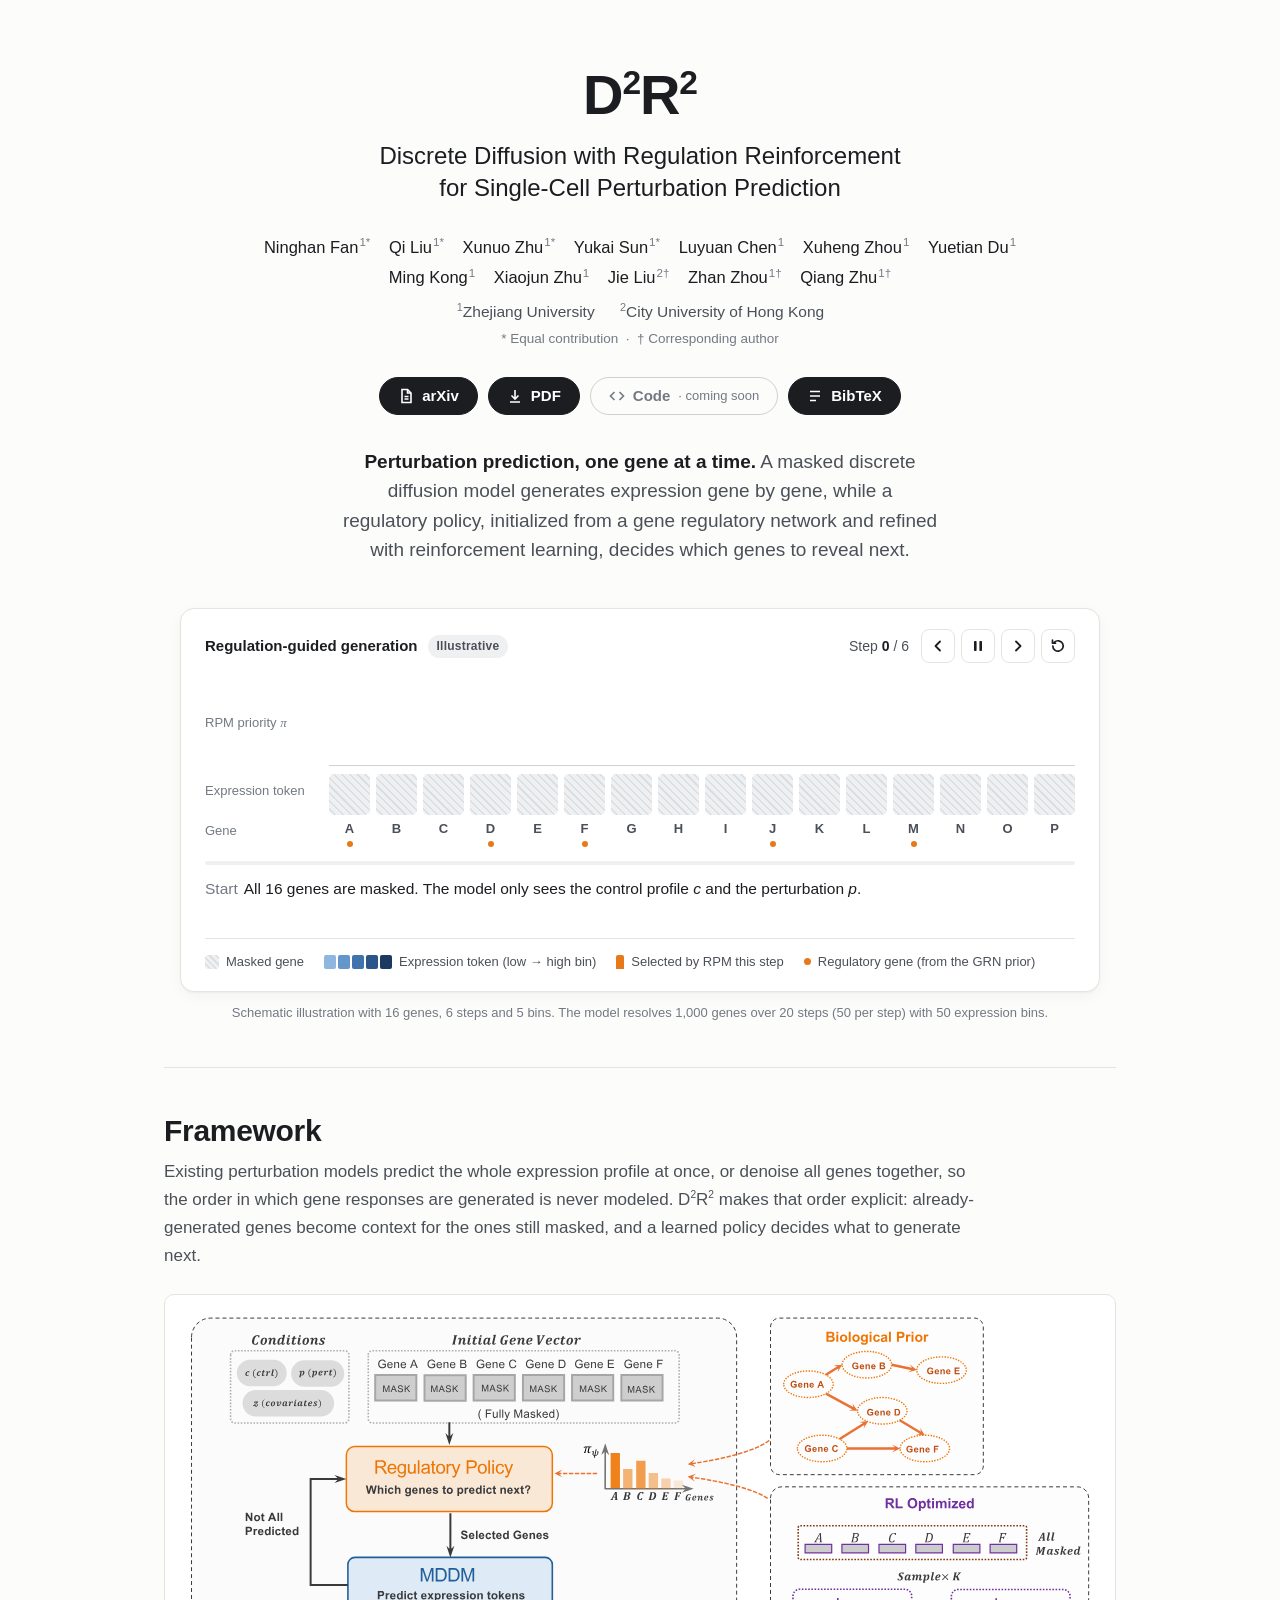
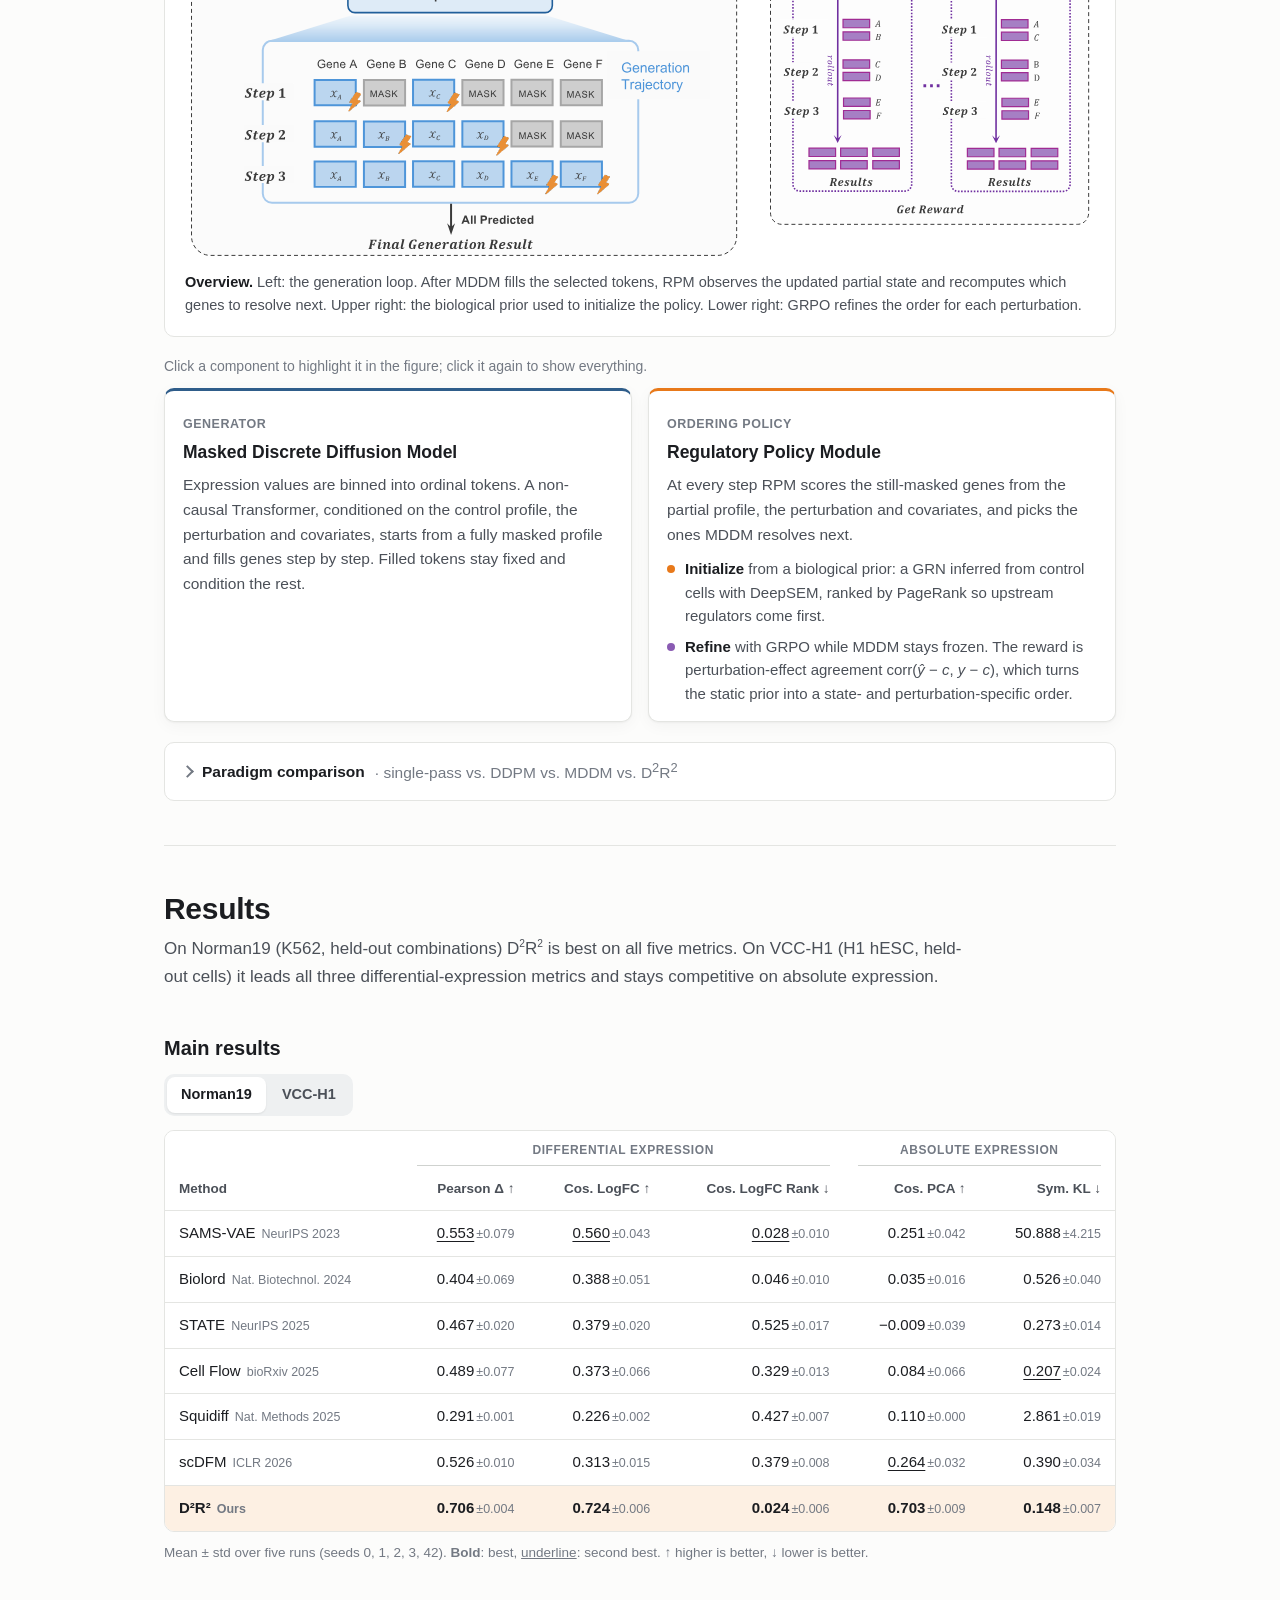
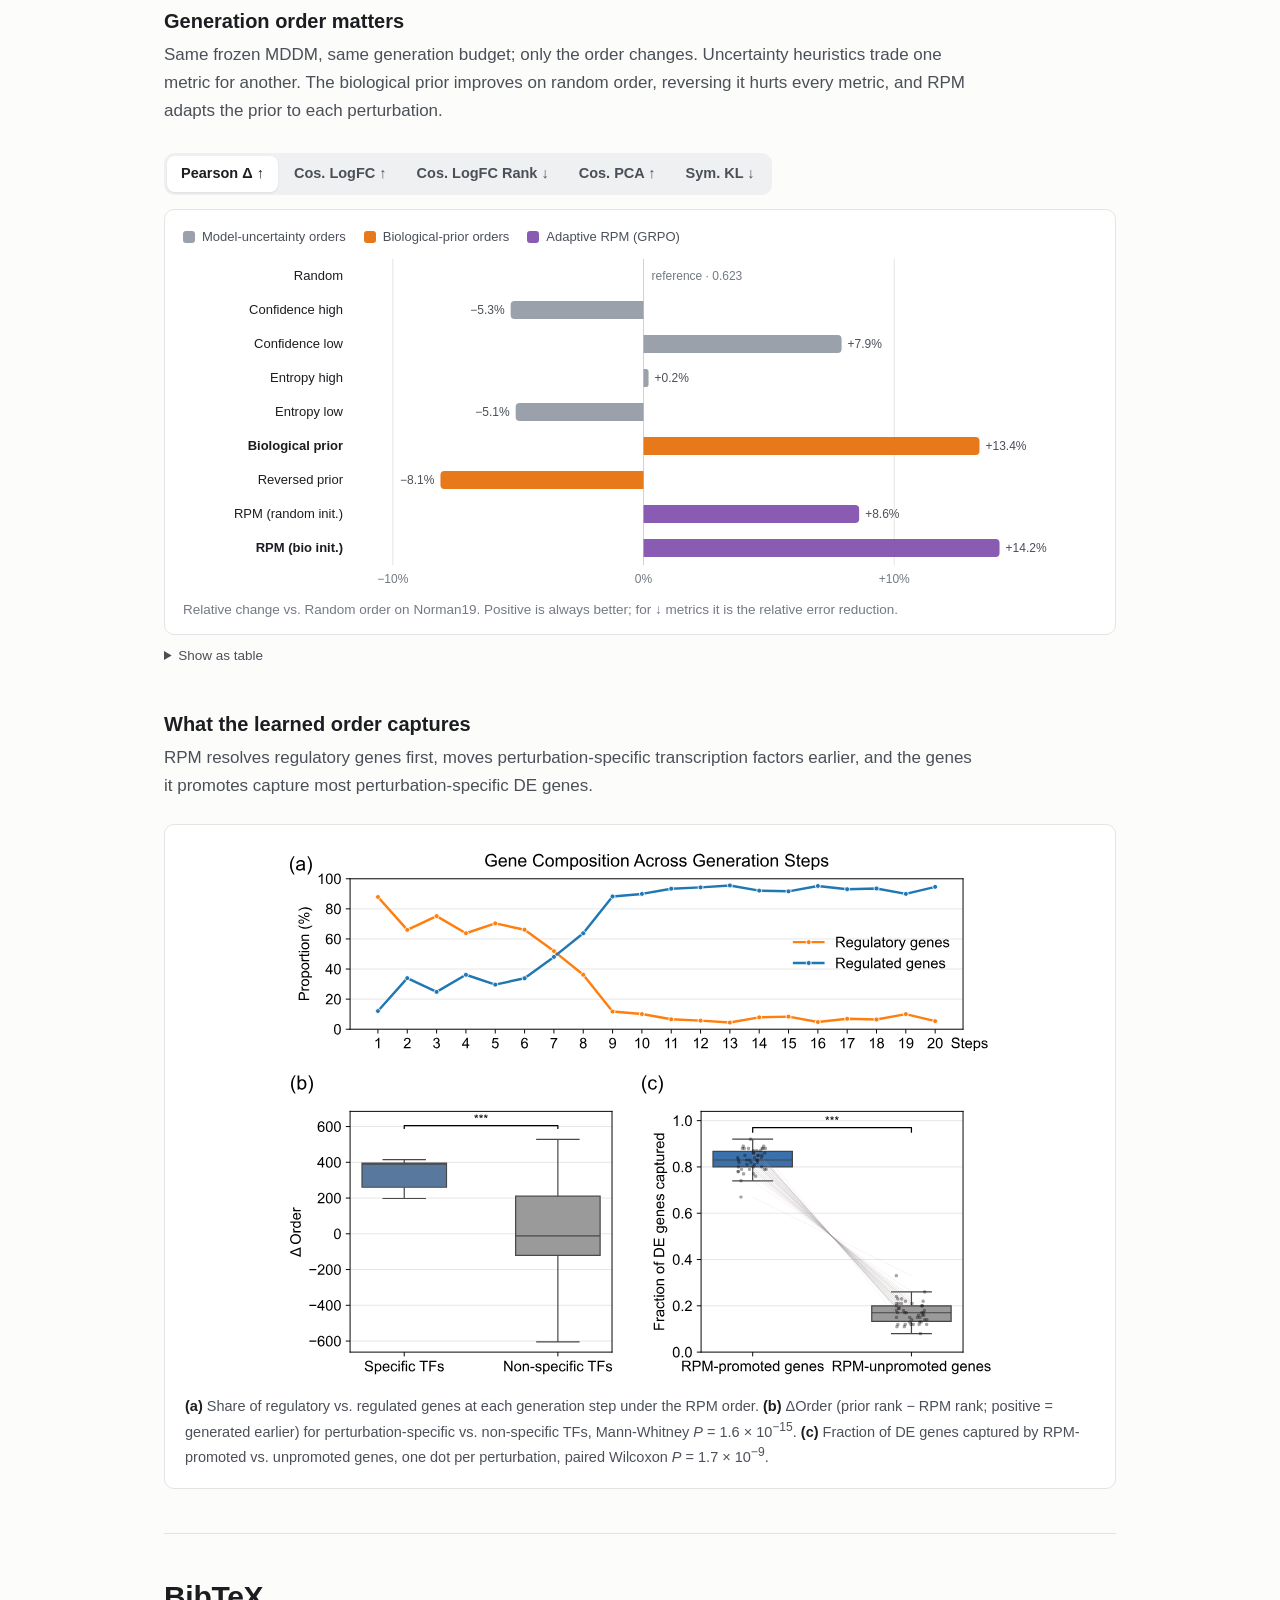
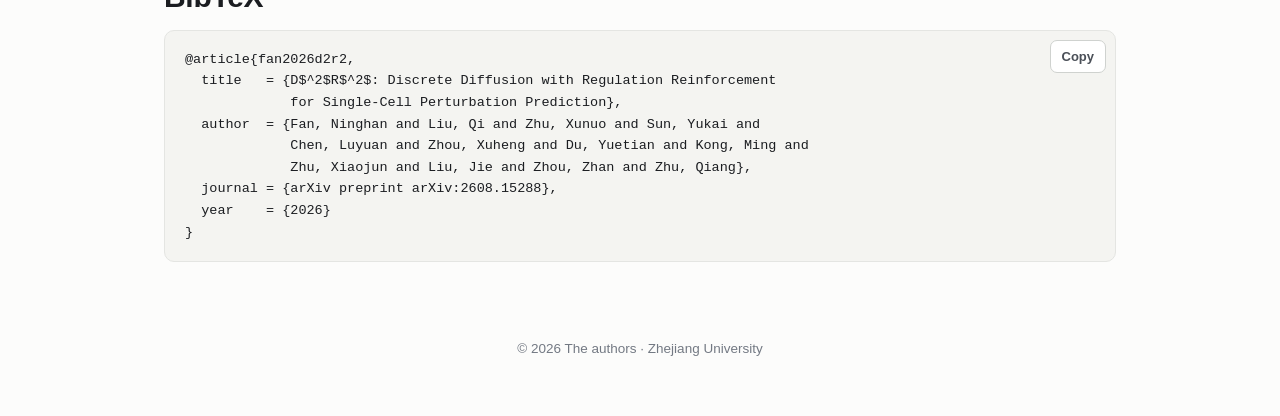
==== D2R2/index.html @ 3d498aad "Add D2R2 project page Co-Authored-By: Claude Opus 5.5 <noreply@anthropic.com>" ====
<!doctype html>
<html lang="en">
<head>
  <meta charset="utf-8">
  <meta name="viewport" content="width=device-width, initial-scale=1">
  <title>D2R2 · Regulation-guided perturbation prediction</title>
  <meta name="description" content="D2R2: Discrete Diffusion with Regulation Reinforcement for Single-Cell Perturbation Prediction. Gene-wise progressive generation with a regulation-guided, RL-refined generation order.">
  <meta property="og:title" content="D²R²: Discrete Diffusion with Regulation Reinforcement for Single-Cell Perturbation Prediction">
  <meta property="og:description" content="A masked discrete diffusion model generates expression gene by gene, while a regulatory policy decides which genes to reveal next.">
  <meta property="og:type" content="website">
  <meta property="og:image" content="https://impacreat.github.io/D2R2/assets/img/framework.webp">
  <link rel="icon" href="data:image/svg+xml,%3Csvg xmlns='http://www.w3.org/2000/svg' viewBox='0 0 32 32'%3E%3Crect width='32' height='32' rx='7' fill='%231b1d21'/%3E%3Crect x='6' y='18' width='5' height='8' rx='1.5' fill='%236496cb'/%3E%3Crect x='13.5' y='12' width='5' height='14' rx='1.5' fill='%23e8791a'/%3E%3Crect x='21' y='7' width='5' height='19' rx='1.5' fill='%238a5bb3'/%3E%3C/svg%3E">
  <link rel="stylesheet" href="assets/css/style.css">
</head>
<body>

<header class="hero wrap">
  <h1><span class="d2r2">D<sup>2</sup>R<sup>2</sup></span></h1>
  <p class="subtitle">Discrete Diffusion with Regulation Reinforcement for <span class="nw">Single-Cell</span> Perturbation Prediction</p>

  <p class="authors">
    <span>Ninghan Fan<sup>1*</sup></span>
    <span>Qi Liu<sup>1*</sup></span>
    <span>Xunuo Zhu<sup>1*</sup></span>
    <span>Yukai Sun<sup>1*</sup></span>
    <span>Luyuan Chen<sup>1</sup></span>
    <span>Xuheng Zhou<sup>1</sup></span>
    <span>Yuetian Du<sup>1</sup></span>
    <span>Ming Kong<sup>1</sup></span>
    <span>Xiaojun Zhu<sup>1</sup></span>
    <span>Jie Liu<sup>2†</sup></span>
    <span>Zhan Zhou<sup>1†</sup></span>
    <span>Qiang Zhu<sup>1†</sup></span>
  </p>
  <p class="affils">
    <span><sup>1</sup>Zhejiang University</span>
    <span><sup>2</sup>City University of Hong Kong</span>
  </p>
  <p class="notes">* Equal contribution &nbsp;·&nbsp; † Corresponding author</p>

  <nav class="links" aria-label="Paper links">
    <a class="btn" href="https://arxiv.org/abs/2608.15288">
      <svg viewBox="0 0 16 16" fill="none" stroke="currentColor" stroke-width="1.6" aria-hidden="true"><path d="M4 1.5h5.5L13 5v9.5H4z"/><path d="M9.5 1.5V5H13M6.5 8.5h4M6.5 11h4"/></svg>
      arXiv
    </a>
    <a class="btn" href="https://arxiv.org/pdf/2608.15288">
      <svg viewBox="0 0 16 16" fill="none" stroke="currentColor" stroke-width="1.6" aria-hidden="true"><path d="M8 2v8.5M4.5 7.5 8 11l3.5-3.5M3 14h10"/></svg>
      PDF
    </a>
    <span class="btn is-disabled" aria-disabled="true" title="Code will be released soon">
      <svg viewBox="0 0 16 16" fill="none" stroke="currentColor" stroke-width="1.6" aria-hidden="true"><path d="M5.5 4 1.5 8l4 4M10.5 4l4 4-4 4"/></svg>
      Code <span class="soon">· coming soon</span>
    </span>
    <a class="btn" href="#bibtex">
      <svg viewBox="0 0 16 16" fill="none" stroke="currentColor" stroke-width="1.6" aria-hidden="true"><path d="M3 3.5h10M3 8h10M3 12.5h6"/></svg>
      BibTeX
    </a>
  </nav>

  <p class="tldr">
    <strong>Perturbation prediction, one gene at a time.</strong>
    A masked discrete diffusion model generates expression gene by gene, while a regulatory policy, initialized from a gene regulatory network and refined with reinforcement learning, decides which genes to reveal next.
  </p>
</header>

<!-- ============ Inference demo ============ -->
<section id="inference" class="wrap" aria-label="Inference animation">
  <div class="demo" id="demo" data-src="assets/data/demo_trajectory.json">
    <div class="demo-head">
      <div class="demo-title">
        <b>Regulation-guided generation</b>
        <span class="chip" id="demo-chip">Illustrative</span>
      </div>
      <div class="demo-ctrl">
        <span class="demo-step" id="demo-step">Step <b>0</b> / 0</span>
        <button class="icon-btn" id="demo-prev" type="button" aria-label="Previous step">
          <svg viewBox="0 0 16 16" fill="none" stroke="currentColor" stroke-width="1.8" stroke-linecap="round" stroke-linejoin="round"><path d="M10 3.5 5.5 8l4.5 4.5"/></svg>
        </button>
        <button class="icon-btn" id="demo-play" type="button" aria-label="Pause">
          <svg viewBox="0 0 16 16" fill="currentColor" class="i-pause"><rect x="4" y="3" width="2.6" height="10" rx="0.8"/><rect x="9.4" y="3" width="2.6" height="10" rx="0.8"/></svg>
          <svg viewBox="0 0 16 16" fill="currentColor" class="i-play" hidden><path d="M5 3.2v9.6a.6.6 0 0 0 .9.5l7.6-4.8a.6.6 0 0 0 0-1L5.9 2.7a.6.6 0 0 0-.9.5z"/></svg>
        </button>
        <button class="icon-btn" id="demo-next" type="button" aria-label="Next step">
          <svg viewBox="0 0 16 16" fill="none" stroke="currentColor" stroke-width="1.8" stroke-linecap="round" stroke-linejoin="round"><path d="M6 3.5 10.5 8 6 12.5"/></svg>
        </button>
        <button class="icon-btn" id="demo-restart" type="button" aria-label="Restart">
          <svg viewBox="0 0 16 16" fill="none" stroke="currentColor" stroke-width="1.7" stroke-linecap="round" stroke-linejoin="round"><path d="M2.8 8a5.2 5.2 0 1 0 1.6-3.8"/><path d="M2.5 2.2v3h3"/></svg>
        </button>
      </div>
    </div>

    <div class="demo-grid" id="demo-grid" role="img" aria-label="Animation of gene-wise generation: at each step the regulatory policy scores masked genes, selects the top ones, and the diffusion model fills their expression tokens."></div>

    <div class="demo-progress" aria-hidden="true"><div id="demo-progress"></div></div>
    <p class="demo-caption" id="demo-caption" aria-live="polite"></p>

    <div class="demo-legend">
      <span class="item"><span class="sw mask"></span>Masked gene</span>
      <span class="item"><span class="ramp"><span class="sw" style="background:var(--bin-0)"></span><span class="sw" style="background:var(--bin-1)"></span><span class="sw" style="background:var(--bin-2)"></span><span class="sw" style="background:var(--bin-3)"></span><span class="sw" style="background:var(--bin-4)"></span></span>Expression token (low → high bin)</span>
      <span class="item"><span class="sw bar"></span>Selected by RPM this step</span>
      <span class="item"><span class="sw dot"></span>Regulatory gene (from the GRN prior)</span>
    </div>
  </div>
  <p class="demo-note" id="demo-note">Schematic illustration with 16 genes, 6 steps and 5 bins. The model resolves 1,000 genes over 20 steps (50 per step) with 50 expression bins.</p>
</section>

<div class="wrap"><hr class="section-rule"></div>

<!-- ============ Framework ============ -->
<section id="framework" class="wrap">
  <h2>Framework</h2>
  <p class="lead">
    Existing perturbation models predict the whole expression profile at once, or denoise all genes together, so the order in which gene responses are generated is never modeled.
    <span class="d2r2">D<sup>2</sup>R<sup>2</sup></span> makes that order explicit: already-generated genes become context for the ones still masked, and a learned policy decides what to generate next.
  </p>

  <figure class="figure">
    <div class="fw-svg" id="fw-svg" data-src="assets/img/framework.svg">
      <img src="assets/img/framework.svg" width="391" height="234" alt="D2R2 framework: the regulatory policy selects genes, MDDM predicts their expression tokens, and the loop repeats until all genes are predicted. The policy is initialized from a biological prior and optimized with GRPO.">
    </div>
    <figcaption><b>Overview.</b> Left: the generation loop. After MDDM fills the selected tokens, RPM observes the updated partial state and recomputes which genes to resolve next. Upper right: the biological prior used to initialize the policy. Lower right: GRPO refines the order for each perturbation.</figcaption>
  </figure>

  <p class="fw-hint">Click a component to highlight it in the figure; click it again to show everything.</p>
  <div class="pillars two">
    <article class="pillar mddm" role="button" tabindex="0" aria-pressed="false" aria-controls="fw-svg" data-focus="gen">
      <span class="tag">Generator</span>
      <h4>Masked Discrete Diffusion Model</h4>
      <p>Expression values are binned into ordinal tokens. A non-causal Transformer, conditioned on the control profile, the perturbation and covariates, starts from a fully masked profile and fills genes step by step. Filled tokens stay fixed and condition the rest.</p>
    </article>
    <article class="pillar rpm" role="button" tabindex="0" aria-pressed="false" aria-controls="fw-svg" data-focus="rpm">
      <span class="tag">Ordering policy</span>
      <h4>Regulatory Policy Module</h4>
      <p>At every step RPM scores the still-masked genes from the partial profile, the perturbation and covariates, and picks the ones MDDM resolves next.</p>
      <ul class="stages">
        <li><span class="dot prior"></span><span><b>Initialize</b> from a biological prior: a GRN inferred from control cells with DeepSEM, ranked by PageRank so upstream regulators come first.</span></li>
        <li><span class="dot grpo"></span><span><b>Refine</b> with GRPO while MDDM stays frozen. The reward is perturbation-effect agreement corr(<i>ŷ</i> − <i>c</i>, <i>y</i> − <i>c</i>), which turns the static prior into a state- and perturbation-specific order.</span></li>
      </ul>
    </article>
  </div>

  <details class="more">
    <summary>Paradigm comparison <span class="hint">· single-pass vs. DDPM vs. MDDM vs. D<sup>2</sup>R<sup>2</sup></span></summary>
    <div class="more-body">
      <figure class="figure">
        <img src="assets/img/paradigm.svg" width="516" height="693" alt="Comparison of single-pass prediction, DDPM global denoising, MDDM random unmasking, and D2R2 regulation-guided unmasking." loading="lazy" class="narrow">
        <figcaption><b>Paradigm comparison.</b> Single-pass prediction outputs the whole profile at once; DDPM denoises all genes together. MDDM generates gene by gene but in random order, and <span class="d2r2">D<sup>2</sup>R<sup>2</sup></span> guides the order with regulatory structure.</figcaption>
      </figure>
    </div>
  </details>
</section>

<div class="wrap"><hr class="section-rule"></div>

<!-- ============ Results ============ -->
<section id="results" class="wrap">
  <h2>Results</h2>
  <p class="lead">
    On Norman19 (K562, held-out combinations) <span class="d2r2">D<sup>2</sup>R<sup>2</sup></span> is best on all five metrics. On VCC-H1 (H1 hESC, held-out cells) it leads all three differential-expression metrics and stays competitive on absolute expression.
  </p>

  <h3>Main results</h3>
  <div class="tabs" role="tablist" aria-label="Dataset">
    <button class="tab" role="tab" type="button" aria-selected="true" aria-controls="main-table" data-ds="norman">Norman19</button>
    <button class="tab" role="tab" type="button" aria-selected="false" aria-controls="main-table" data-ds="h1">VCC-H1</button>
  </div>
  <div class="table-scroll">
    <table class="results" id="main-table" role="tabpanel"></table>
  </div>
  <p class="table-note">Mean ± std over five runs (seeds 0, 1, 2, 3, 42). <b>Bold</b>: best, <u>underline</u>: second best. ↑ higher is better, ↓ lower is better.</p>

  <h3>Generation order matters</h3>
  <p class="lead">
    Same frozen MDDM, same generation budget; only the order changes. Uncertainty heuristics trade one metric for another. The biological prior improves on random order, reversing it hurts every metric, and RPM adapts the prior to each perturbation.
  </p>
  <div class="tabs" role="tablist" aria-label="Metric" id="metric-tabs"></div>
  <div class="chart-card">
    <div class="chart-legend">
      <span class="item"><span class="sw" style="background:var(--gray-mark)"></span>Model-uncertainty orders</span>
      <span class="item"><span class="sw" style="background:var(--orange)"></span>Biological-prior orders</span>
      <span class="item"><span class="sw" style="background:var(--purple)"></span>Adaptive RPM (GRPO)</span>
    </div>
    <div id="ablation-chart"></div>
    <div class="tooltip" id="tooltip" role="presentation"></div>
    <p class="chart-sub">Relative change vs. Random order on Norman19. Positive is always better; for ↓ metrics it is the relative error reduction.</p>
  </div>
  <details class="table-view">
    <summary>Show as table</summary>
    <div class="table-scroll">
      <table class="results compact" id="ablation-table"></table>
    </div>
  </details>

  <h3>What the learned order captures</h3>
  <p class="lead">
    RPM resolves regulatory genes first, moves perturbation-specific transcription factors earlier, and the genes it promotes capture most perturbation-specific DE genes.
  </p>
  <figure class="figure">
    <img class="narrow" src="assets/img/bio_analysis.svg" width="590" height="441" alt="Biological analysis: regulatory genes dominate early generation steps; perturbation-specific TFs have higher Delta Order; RPM-promoted genes capture most DE genes." loading="lazy">
    <figcaption><b>(a)</b> Share of regulatory vs. regulated genes at each generation step under the RPM order. <b>(b)</b> ΔOrder (prior rank − RPM rank; positive = generated earlier) for perturbation-specific vs. non-specific TFs, Mann-Whitney <i>P</i> = 1.6 × 10<sup>−15</sup>. <b>(c)</b> Fraction of DE genes captured by RPM-promoted vs. unpromoted genes, one dot per perturbation, paired Wilcoxon <i>P</i> = 1.7 × 10<sup>−9</sup>.</figcaption>
  </figure>
</section>

<div class="wrap"><hr class="section-rule"></div>

<!-- ============ BibTeX ============ -->
<section id="bibtex" class="wrap">
  <h2>BibTeX</h2>
  <div class="bib">
    <button class="copy-btn" type="button" id="copy-bib">Copy</button>
<pre id="bib-text">@article{fan2026d2r2,
  title   = {D$^2$R$^2$: Discrete Diffusion with Regulation Reinforcement
             for Single-Cell Perturbation Prediction},
  author  = {Fan, Ninghan and Liu, Qi and Zhu, Xunuo and Sun, Yukai and
             Chen, Luyuan and Zhou, Xuheng and Du, Yuetian and Kong, Ming and
             Zhu, Xiaojun and Liu, Jie and Zhou, Zhan and Zhu, Qiang},
  journal = {arXiv preprint arXiv:2608.15288},
  year    = {2026}
}</pre>
  </div>
</section>

<footer class="wrap">
  © 2026 The authors · Zhejiang University
</footer>

<script src="assets/js/demo.js" defer></script>
<script src="assets/js/framework.js" defer></script>
<script src="assets/js/results.js" defer></script>
</body>
</html>
---- D2R2/assets/css/style.css ----
/* D2R2 project page. Colors follow the paper figures:
   MDDM = blue, biological prior = orange, GRPO/RPM = purple. */

:root {
  --bg: #fcfcfb;
  --card: #ffffff;
  --ink: #1b1d21;
  --ink-2: #4b5058;
  --ink-3: #737983;
  --line: #e4e5e2;
  --line-strong: #cfd2cf;
  --code-bg: #f4f4f1;

  --blue: #2f5d8a;
  --blue-soft: #eaf1f8;
  --orange: #e8791a;
  --orange-ink: #a9520a;
  --orange-soft: #fdf0e3;
  --purple: #8a5bb3;
  --purple-ink: #74479c;
  --purple-soft: #f3edf9;
  --gray-mark: #9aa1ab;

  --mask: #eef0f1;
  --mask-hatch: #dcdfe2;
  --bin-0: #8fb6df;
  --bin-1: #6496cb;
  --bin-2: #3f74ad;
  --bin-3: #2b5689;
  --bin-4: #1c3a5f;

  --btn-bg: #1b1d21;
  --btn-ink: #ffffff;
  --figure-bg: #ffffff;

  --radius: 10px;
  --shadow: 0 1px 2px rgba(20, 22, 26, 0.04), 0 4px 16px rgba(20, 22, 26, 0.04);
  --sans: -apple-system, BlinkMacSystemFont, "Segoe UI", Roboto, "Helvetica Neue", Arial,
    "PingFang SC", "Noto Sans", sans-serif;
  --mono: ui-monospace, SFMono-Regular, Menlo, Consolas, monospace;
}

@media (prefers-color-scheme: dark) {
  :root:not([data-theme="light"]) {
    --bg: #16181d;
    --card: #1d2026;
    --ink: #e9eaec;
    --ink-2: #b4b9c1;
    --ink-3: #8a9099;
    --line: #2c3038;
    --line-strong: #3a3f48;
    --code-bg: #1f2228;

    --blue: #6c9bd0;
    --blue-soft: #1d2a3a;
    --orange: #d6762a;
    --orange-ink: #f0a160;
    --orange-soft: #3a2a1c;
    --purple: #9670c2;
    --purple-ink: #c2a5e3;
    --purple-soft: #2c2438;
    --gray-mark: #6f7680;

    --mask: #252931;
    --mask-hatch: #30353e;
    --bin-0: #284f7a;
    --bin-1: #3b6fa6;
    --bin-2: #5f92c9;
    --bin-3: #8eb5df;
    --bin-4: #c3d8ef;

    --btn-bg: #e9eaec;
    --btn-ink: #16181d;
    --figure-bg: #f4f4f2;
    --shadow: none;
  }
}

:root[data-theme="dark"] {
  --bg: #16181d;
  --card: #1d2026;
  --ink: #e9eaec;
  --ink-2: #b4b9c1;
  --ink-3: #8a9099;
  --line: #2c3038;
  --line-strong: #3a3f48;
  --code-bg: #1f2228;

  --blue: #6c9bd0;
  --blue-soft: #1d2a3a;
  --orange: #d6762a;
  --orange-ink: #f0a160;
  --orange-soft: #3a2a1c;
  --purple: #9670c2;
  --purple-ink: #c2a5e3;
  --purple-soft: #2c2438;
  --gray-mark: #6f7680;

  --mask: #252931;
  --mask-hatch: #30353e;
  --bin-0: #284f7a;
  --bin-1: #3b6fa6;
  --bin-2: #5f92c9;
  --bin-3: #8eb5df;
  --bin-4: #c3d8ef;

  --btn-bg: #e9eaec;
  --btn-ink: #16181d;
  --figure-bg: #f4f4f2;
  --shadow: none;
}

* { box-sizing: border-box; }

html { -webkit-text-size-adjust: 100%; scroll-behavior: smooth; }

body {
  margin: 0;
  background: var(--bg);
  color: var(--ink);
  font-family: var(--sans);
  font-size: 17px;
  line-height: 1.65;
  -webkit-font-smoothing: antialiased;
}

a { color: inherit; text-underline-offset: 3px; }
a:hover { color: var(--orange-ink); }

.wrap {
  max-width: 1000px;
  margin-left: auto;
  margin-right: auto;
  padding-left: 24px;
  padding-right: 24px;
}

.d2r2, .nw { white-space: nowrap; }
.d2r2 sup { font-size: 0.6em; line-height: 0; }

/* ---------- Header ---------- */

.hero {
  text-align: center;
  padding-top: 64px;
  padding-bottom: 8px;
}

.hero h1 {
  margin: 0;
  font-size: 56px;
  line-height: 1.1;
  font-weight: 750;
  letter-spacing: -0.02em;
}

.hero .subtitle {
  margin: 14px auto 0;
  max-width: 760px;
  font-size: 24px;
  line-height: 1.35;
  font-weight: 500;
  color: var(--ink);
  text-wrap: balance;
}

.authors {
  margin: 28px auto 0;
  max-width: 820px;
  font-size: 16.5px;
  line-height: 1.8;
  color: var(--ink);
}
.authors span { white-space: nowrap; margin: 0 7px; }
.authors sup, .affils sup { color: var(--ink-3); font-size: 0.7em; margin-left: 1px; }

.affils {
  margin: 6px 0 0;
  font-size: 15.5px;
  color: var(--ink-2);
}
.affils span { margin: 0 10px; white-space: nowrap; }

.notes {
  margin: 4px 0 0;
  font-size: 13.5px;
  color: var(--ink-3);
}

.links {
  display: flex;
  flex-wrap: wrap;
  justify-content: center;
  gap: 10px;
  margin-top: 26px;
}

.btn {
  display: inline-flex;
  align-items: center;
  gap: 8px;
  padding: 9px 18px;
  border-radius: 999px;
  background: var(--btn-bg);
  color: var(--btn-ink);
  font-size: 15px;
  font-weight: 600;
  text-decoration: none;
  line-height: 1.2;
  border: 1px solid var(--btn-bg);
  transition: transform 0.15s ease, opacity 0.15s ease;
}
.btn:hover { color: var(--btn-ink); transform: translateY(-1px); opacity: 0.92; }
.btn svg { width: 16px; height: 16px; flex: none; }
.btn.is-disabled {
  background: transparent;
  color: var(--ink-3);
  border-color: var(--line-strong);
  cursor: default;
}
.btn.is-disabled:hover { transform: none; opacity: 1; color: var(--ink-3); }
.btn .soon { font-weight: 500; font-size: 13px; }

.tldr {
  max-width: 760px;
  margin: 32px auto 0;
  font-size: 19px;
  line-height: 1.55;
  color: var(--ink-2);
  text-align: center;
  text-wrap: balance;
}
.tldr strong { color: var(--ink); font-weight: 650; }

/* ---------- Sections ---------- */

section { padding-top: 44px; padding-bottom: 44px; }

h2 {
  font-size: 30px;
  line-height: 1.25;
  font-weight: 700;
  letter-spacing: -0.01em;
  margin: 0 0 8px;
}

h3 {
  font-size: 20px;
  line-height: 1.35;
  font-weight: 650;
  margin: 44px 0 6px;
}

.lead {
  margin: 0 0 22px;
  color: var(--ink-2);
  max-width: 820px;
}

.section-rule {
  border: 0;
  border-top: 1px solid var(--line);
  margin: 0;
}

.figure {
  margin: 24px 0 0;
  background: var(--figure-bg);
  border: 1px solid var(--line);
  border-radius: var(--radius);
  padding: 20px;
}
.figure img { display: block; width: 100%; height: auto; }
.figure figcaption {
  margin-top: 12px;
  font-size: 14.5px;
  line-height: 1.55;
  color: #4b5058;
}
.figure figcaption b { color: #1b1d21; }

/* ---------- Framework cards ---------- */

.pillars {
  display: grid;
  grid-template-columns: repeat(3, 1fr);
  gap: 16px;
  margin-top: 20px;
}

.pillar {
  background: var(--card);
  border: 1px solid var(--line);
  border-top: 3px solid var(--accent, var(--blue));
  border-radius: var(--radius);
  padding: 18px 18px 16px;
  box-shadow: var(--shadow);
}
.pillar.mddm { --accent: var(--blue); --accent-soft: var(--blue-soft); }
.pillar.rpm { --accent: var(--orange); --accent-soft: var(--orange-soft); }

.pillars.two { grid-template-columns: repeat(2, 1fr); margin-top: 10px; }

.pillar[role="button"] {
  cursor: pointer;
  transition: opacity 0.3s ease, background-color 0.3s ease, border-color 0.3s ease, transform 0.15s ease;
}
.pillar[role="button"]:hover { border-color: var(--line-strong); border-top-color: var(--accent); }
.pillar[role="button"]:focus-visible { outline: 2px solid var(--accent); outline-offset: 2px; }
.pillar[aria-pressed="true"] {
  background: var(--accent-soft);
  border-color: var(--accent);
}
.pillar.is-dimmed { opacity: 0.55; }

.stages { list-style: none; margin: 10px 0 0; padding: 0; }
.stages li {
  display: flex;
  gap: 10px;
  margin-top: 8px;
  font-size: 15px;
  line-height: 1.55;
  color: var(--ink-2);
}
.stages b { color: var(--ink); font-weight: 650; }
.stages .dot { flex: none; width: 8px; height: 8px; border-radius: 50%; margin-top: 8px; }
.stages .dot.prior { background: var(--orange); }
.stages .dot.grpo { background: var(--purple); }

.fw-hint { margin: 18px 0 0; font-size: 14px; color: var(--ink-3); }

.fw-svg svg, .fw-svg img { display: block; width: 100%; height: auto; }
.fw-svg .r-gen, .fw-svg .r-rpm, .fw-svg .r-io { transition: opacity 0.35s ease; }
.fw-svg[data-focus="gen"] .r-rpm,
.fw-svg[data-focus="gen"] .r-io,
.fw-svg[data-focus="rpm"] .r-gen,
.fw-svg[data-focus="rpm"] .r-io { opacity: 0.14; }

.pillar .tag {
  display: inline-block;
  font-size: 12.5px;
  font-weight: 650;
  letter-spacing: 0.04em;
  text-transform: uppercase;
  color: var(--ink-3);
}
.pillar h4 {
  margin: 4px 0 8px;
  font-size: 17.5px;
  line-height: 1.35;
  font-weight: 650;
}
.pillar p { margin: 0; font-size: 15.5px; line-height: 1.6; color: var(--ink-2); }

details.more {
  margin-top: 20px;
  border: 1px solid var(--line);
  border-radius: var(--radius);
  background: var(--card);
}
details.more > summary {
  cursor: pointer;
  padding: 14px 18px;
  font-weight: 600;
  font-size: 15.5px;
  color: var(--ink);
  list-style: none;
  display: flex;
  align-items: center;
  gap: 10px;
}
details.more > summary::-webkit-details-marker { display: none; }
details.more > summary::before {
  content: "";
  width: 7px;
  height: 7px;
  border-right: 2px solid var(--ink-3);
  border-bottom: 2px solid var(--ink-3);
  transform: rotate(-45deg);
  transition: transform 0.2s ease;
  flex: none;
}
details.more[open] > summary::before { transform: rotate(45deg); }
details.more > summary .hint { color: var(--ink-3); font-weight: 400; }
details.more .more-body { padding: 0 18px 18px; }
details.more .figure { margin-top: 0; }

/* ---------- Inference demo ---------- */

.demo {
  margin: 0 auto;
  max-width: 920px;
  background: var(--card);
  border: 1px solid var(--line);
  border-radius: 14px;
  box-shadow: var(--shadow);
  padding: 20px 24px 18px;
}

.demo-head {
  display: flex;
  align-items: center;
  justify-content: space-between;
  gap: 12px;
  flex-wrap: wrap;
}

.demo-title { display: flex; align-items: center; gap: 10px; flex-wrap: wrap; font-size: 15px; color: var(--ink-2); }
.demo-title b { color: var(--ink); font-weight: 650; }

.chip {
  display: inline-block;
  padding: 2px 9px;
  border-radius: 999px;
  font-size: 12px;
  font-weight: 600;
  letter-spacing: 0.02em;
  background: var(--mask);
  color: var(--ink-2);
}

.demo-ctrl { display: flex; align-items: center; gap: 6px; }
.demo-step {
  font-size: 14px;
  color: var(--ink-2);
  font-variant-numeric: tabular-nums;
  margin-right: 6px;
  min-width: 92px;
  text-align: right;
}
.demo-step b { color: var(--ink); }

.icon-btn {
  width: 34px;
  height: 34px;
  border-radius: 8px;
  border: 1px solid var(--line);
  background: var(--card);
  color: var(--ink);
  display: inline-grid;
  place-items: center;
  cursor: pointer;
  padding: 0;
}
.icon-btn:hover { border-color: var(--line-strong); background: var(--mask); }
.icon-btn:focus-visible { outline: 2px solid var(--orange); outline-offset: 2px; }
.icon-btn svg { width: 16px; height: 16px; }
.icon-btn svg[hidden] { display: none; }

.demo-grid {
  --n: 16;
  display: grid;
  grid-template-columns: 118px repeat(var(--n), minmax(0, 1fr));
  column-gap: 6px;
  margin-top: 18px;
  align-items: end;
}

.row-label {
  font-size: 13px;
  line-height: 1.3;
  color: var(--ink-3);
  padding-right: 8px;
  align-self: center;
}
.row-label i { font-family: Georgia, "Times New Roman", serif; }

.col-bar {
  height: 84px;
  position: relative;
  border-radius: 6px 6px 0 0;
  transition: background-color 0.3s ease;
}
.col-bar.is-picked { background: var(--orange-soft); }

.col-bar .bar {
  position: absolute;
  left: 50%;
  bottom: 0;
  width: min(18px, 64%);
  transform: translateX(-50%);
  height: 0;
  border-radius: 4px 4px 0 0;
  background: var(--gray-mark);
  transition: height 0.5s cubic-bezier(0.3, 0.7, 0.3, 1), background-color 0.3s ease;
}
.col-bar.is-picked .bar { background: var(--orange); }

.baseline {
  grid-column: 2 / -1;
  height: 1px;
  background: var(--line-strong);
}
.baseline-spacer { height: 1px; }

.token {
  margin-top: 8px;
  aspect-ratio: 1 / 1;
  border-radius: 5px;
  background-color: var(--mask);
  background-image: repeating-linear-gradient(45deg, transparent 0 4px, var(--mask-hatch) 4px 5.5px);
  transition: background-color 0.35s ease, box-shadow 0.35s ease, transform 0.35s ease;
}
.token.is-filled { background-image: none; }
.token.is-new {
  box-shadow: 0 0 0 2px var(--card), 0 0 0 4px var(--orange);
  animation: pop 0.45s ease;
}
.token[data-bin="0"] { background-color: var(--bin-0); }
.token[data-bin="1"] { background-color: var(--bin-1); }
.token[data-bin="2"] { background-color: var(--bin-2); }
.token[data-bin="3"] { background-color: var(--bin-3); }
.token[data-bin="4"] { background-color: var(--bin-4); }

@keyframes pop {
  0% { transform: scale(0.82); }
  60% { transform: scale(1.08); }
  100% { transform: scale(1); }
}

.gene {
  margin-top: 6px;
  text-align: center;
  font-size: 13px;
  line-height: 1.2;
  font-weight: 600;
  color: var(--ink-2);
  position: relative;
  padding-bottom: 10px;
}
.gene.is-reg::after {
  content: "";
  position: absolute;
  left: 50%;
  bottom: 0;
  width: 6px;
  height: 6px;
  margin-left: -3px;
  border-radius: 50%;
  background: var(--orange);
}

.demo-progress {
  margin-top: 14px;
  height: 4px;
  border-radius: 2px;
  background: var(--mask);
  overflow: hidden;
}
.demo-progress > div {
  height: 100%;
  width: 0;
  background: var(--blue);
  border-radius: 2px;
  transition: width 0.45s ease;
}

.demo-caption {
  margin: 12px 0 0;
  min-height: 3.3em;
  font-size: 15.5px;
  line-height: 1.6;
  color: var(--ink);
}
.demo-caption .k { color: var(--ink-3); font-variant-numeric: tabular-nums; margin-right: 6px; }

.demo-legend {
  display: flex;
  flex-wrap: wrap;
  gap: 8px 20px;
  margin-top: 10px;
  padding-top: 12px;
  border-top: 1px solid var(--line);
  font-size: 13px;
  color: var(--ink-2);
}
.demo-legend .item { display: inline-flex; align-items: center; gap: 7px; }
.sw { display: inline-block; width: 14px; height: 14px; border-radius: 3px; }
.sw.mask {
  background-color: var(--mask);
  background-image: repeating-linear-gradient(45deg, transparent 0 3px, var(--mask-hatch) 3px 4.5px);
}
.sw.bar { width: 8px; height: 14px; border-radius: 2px 2px 0 0; background: var(--orange); }
.sw.dot { width: 7px; height: 7px; border-radius: 50%; background: var(--orange); }
.ramp { display: inline-flex; gap: 2px; }
.ramp .sw { width: 12px; border-radius: 2px; }

.demo-note {
  margin: 10px auto 0;
  max-width: 920px;
  font-size: 13px;
  color: var(--ink-3);
  text-align: center;
}

/* ---------- Results ---------- */

.tabs {
  display: inline-flex;
  padding: 3px;
  border-radius: 10px;
  background: var(--mask);
  gap: 2px;
  margin: 6px 0 14px;
  flex-wrap: wrap;
}
.tab {
  border: 0;
  background: transparent;
  color: var(--ink-2);
  font: inherit;
  font-size: 14.5px;
  font-weight: 600;
  padding: 6px 14px;
  border-radius: 8px;
  cursor: pointer;
}
.tab[aria-selected="true"] { background: var(--card); color: var(--ink); box-shadow: 0 1px 2px rgba(0, 0, 0, 0.08); }
.tab:focus-visible { outline: 2px solid var(--orange); outline-offset: 1px; }

.table-scroll {
  overflow-x: auto;
  border: 1px solid var(--line);
  border-radius: var(--radius);
  background: var(--card);
}

table.results {
  width: 100%;
  border-collapse: collapse;
  font-size: 15px;
  font-variant-numeric: tabular-nums;
  min-width: 680px;
}
table.results th,
table.results td {
  padding: 10px 14px;
  text-align: right;
  white-space: nowrap;
  border-bottom: 1px solid var(--line);
}
table.results th:first-child,
table.results td:first-child { text-align: left; }
table.results thead th {
  font-size: 13.5px;
  font-weight: 600;
  color: var(--ink-2);
  background: var(--card);
}
table.results thead tr.group th {
  font-size: 12px;
  text-transform: uppercase;
  letter-spacing: 0.05em;
  color: var(--ink-3);
  padding-bottom: 2px;
  border-bottom: 0;
}
table.results thead tr.group th span {
  display: block;
  border-bottom: 1px solid var(--line-strong);
  padding-bottom: 4px;
  text-align: center;
}
table.results tbody tr:last-child td { border-bottom: 0; }
table.results .venue { color: var(--ink-3); font-size: 12.5px; margin-left: 6px; }
table.results .pm { color: var(--ink-3); font-size: 12.5px; margin-left: 2px; }
table.results .best { font-weight: 700; }
table.results .second { text-decoration: underline; text-underline-offset: 3px; }
table.results tr.ours td { background: var(--orange-soft); }
table.results tr.ours td:first-child { font-weight: 700; }

.table-note { margin: 10px 0 0; font-size: 13.5px; color: var(--ink-3); }

.chart-card {
  background: var(--card);
  border: 1px solid var(--line);
  border-radius: var(--radius);
  padding: 16px 18px 12px;
  position: relative;
}
.chart-legend {
  display: flex;
  flex-wrap: wrap;
  gap: 6px 18px;
  font-size: 13px;
  color: var(--ink-2);
  margin-bottom: 4px;
}
.chart-legend .item { display: inline-flex; align-items: center; gap: 7px; }
.chart-legend .sw { width: 12px; height: 12px; }
#ablation-chart svg { display: block; width: 100%; height: auto; overflow: visible; }
#ablation-chart text { font-family: var(--sans); }
.chart-sub { margin: 8px 0 0; font-size: 13.5px; color: var(--ink-3); }

.tooltip {
  position: absolute;
  pointer-events: none;
  background: var(--ink);
  color: var(--bg);
  font-size: 13px;
  line-height: 1.45;
  padding: 7px 10px;
  border-radius: 7px;
  white-space: nowrap;
  opacity: 0;
  transform: translate(-50%, calc(-100% - 10px));
  transition: opacity 0.12s ease;
  z-index: 2;
}
.tooltip.is-on { opacity: 1; }

details.table-view { margin-top: 10px; }
details.table-view > summary {
  cursor: pointer;
  font-size: 13.5px;
  color: var(--ink-2);
}
details.table-view .table-scroll { margin-top: 10px; }
table.results.compact { font-size: 14px; min-width: 640px; }
table.results.compact th, table.results.compact td { padding: 7px 12px; }
table.results .gain { color: var(--ink-3); font-size: 12.5px; margin-left: 4px; }

/* ---------- BibTeX ---------- */

.bib {
  position: relative;
  margin-top: 14px;
}
.bib pre {
  margin: 0;
  background: var(--code-bg);
  border: 1px solid var(--line);
  border-radius: var(--radius);
  padding: 18px 20px;
  font-family: var(--mono);
  font-size: 13.5px;
  line-height: 1.6;
  overflow-x: auto;
  color: var(--ink);
}
.copy-btn {
  position: absolute;
  top: 10px;
  right: 10px;
  font: inherit;
  font-size: 13px;
  font-weight: 600;
  padding: 5px 11px;
  border-radius: 7px;
  border: 1px solid var(--line-strong);
  background: var(--card);
  color: var(--ink-2);
  cursor: pointer;
}
.copy-btn:hover { color: var(--ink); }

footer {
  padding: 32px 0 56px;
  font-size: 13.5px;
  color: var(--ink-3);
  text-align: center;
}

/* ---------- Small screens ---------- */

@media (max-width: 760px) {
  body { font-size: 16px; }
  .wrap { padding-left: 16px; padding-right: 16px; }
  .hero { padding-top: 44px; }
  .hero h1 { font-size: 42px; }
  .hero .subtitle { font-size: 19px; }
  .authors { font-size: 15px; }
  .authors span { margin: 0 5px; }
  .tldr { font-size: 17px; margin-top: 30px; }
  h2 { font-size: 25px; }
  h3 { font-size: 18px; margin-top: 36px; }
  section { padding-top: 32px; padding-bottom: 32px; }
  .pillars, .pillars.two { grid-template-columns: 1fr; gap: 12px; }
  .figure { padding: 12px; }

  .demo { padding: 16px 14px 14px; border-radius: 12px; }
  .demo-grid { grid-template-columns: repeat(var(--n), minmax(0, 1fr)); column-gap: 3px; }
  .demo-grid .row-label, .demo-grid .baseline-spacer { display: none; }
  .baseline { grid-column: 1 / -1; }
  .col-bar { height: 64px; }
  .token { border-radius: 3px; margin-top: 6px; }
  .token.is-new { box-shadow: 0 0 0 1.5px var(--card), 0 0 0 3px var(--orange); }
  .gene { font-size: 11px; }
  .demo-step { min-width: 0; }
  .demo-caption { font-size: 14.5px; min-height: 4.8em; }
}

@media (prefers-reduced-motion: reduce) {
  *, *::before, *::after { transition: none !important; animation: none !important; }
  html { scroll-behavior: auto; }
}

#inference { padding-top: 36px; }
.figure img.narrow { max-width: 720px; margin: 0 auto; }
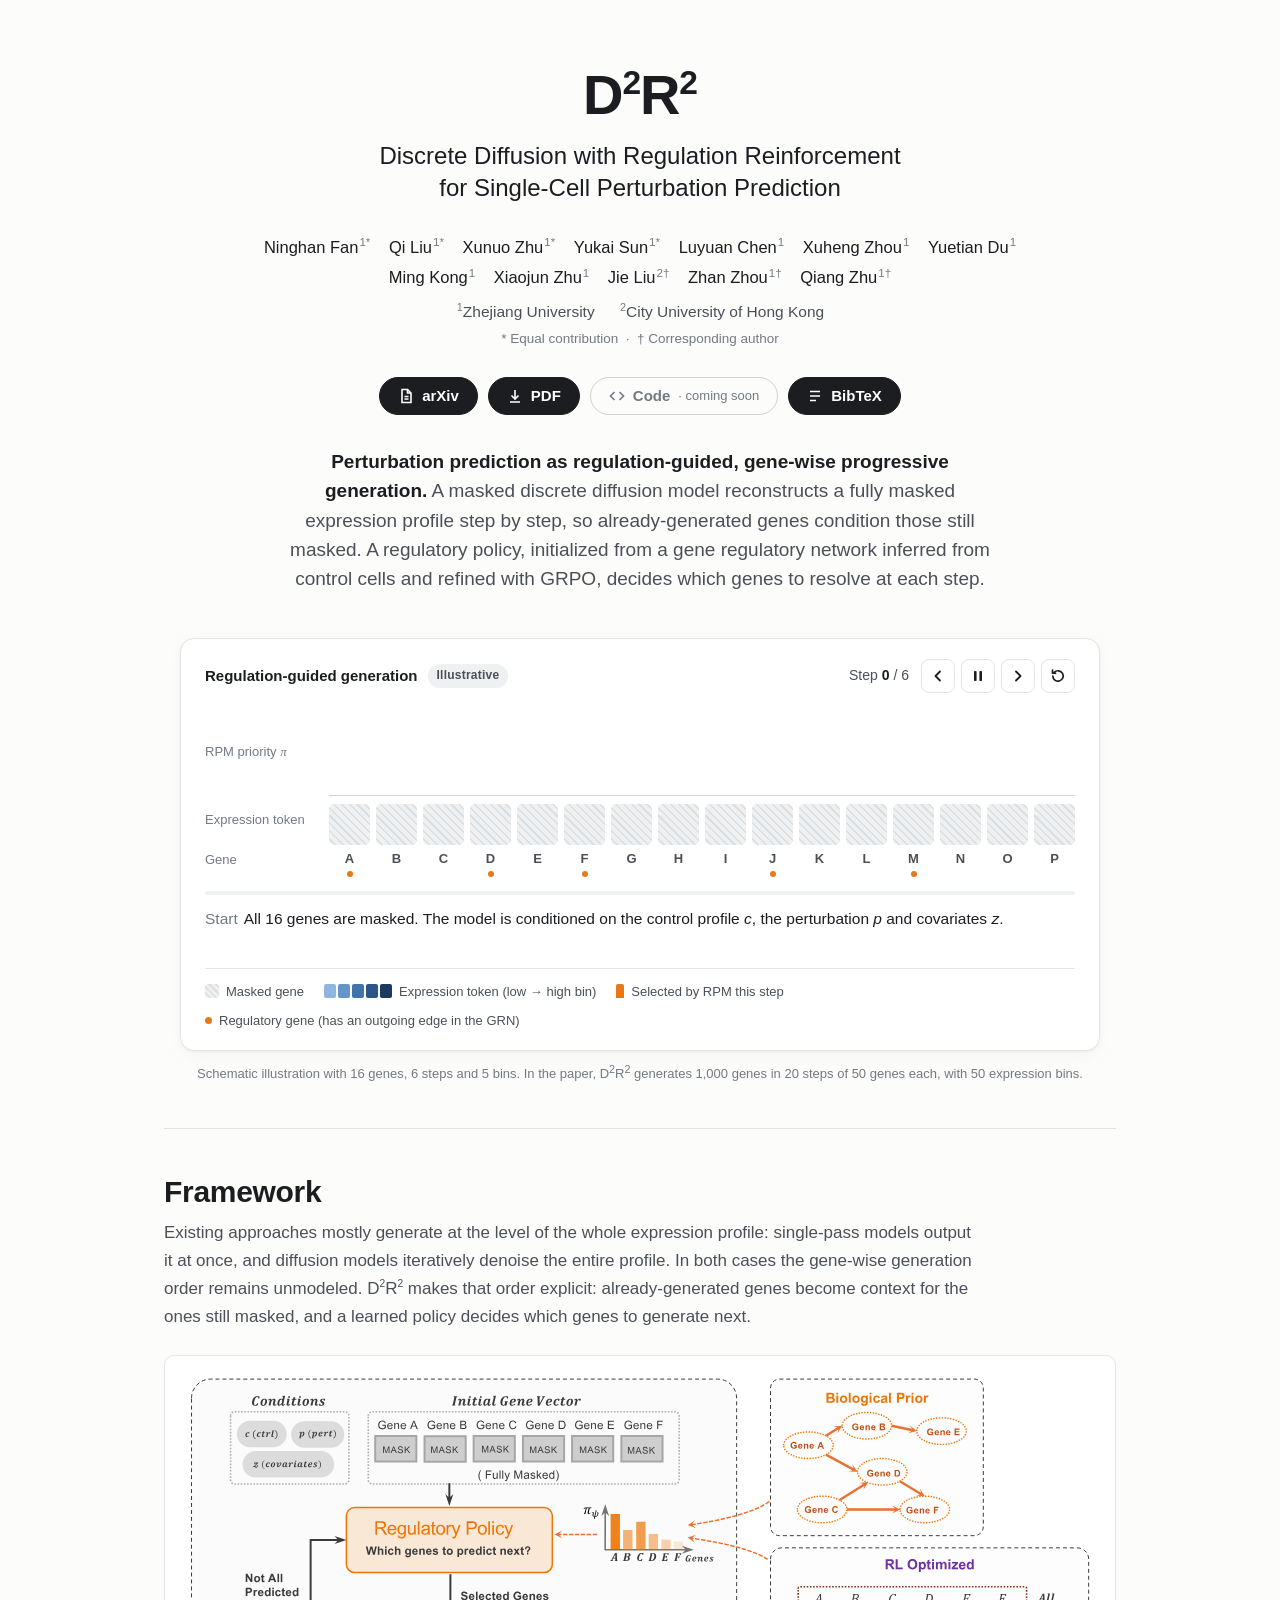
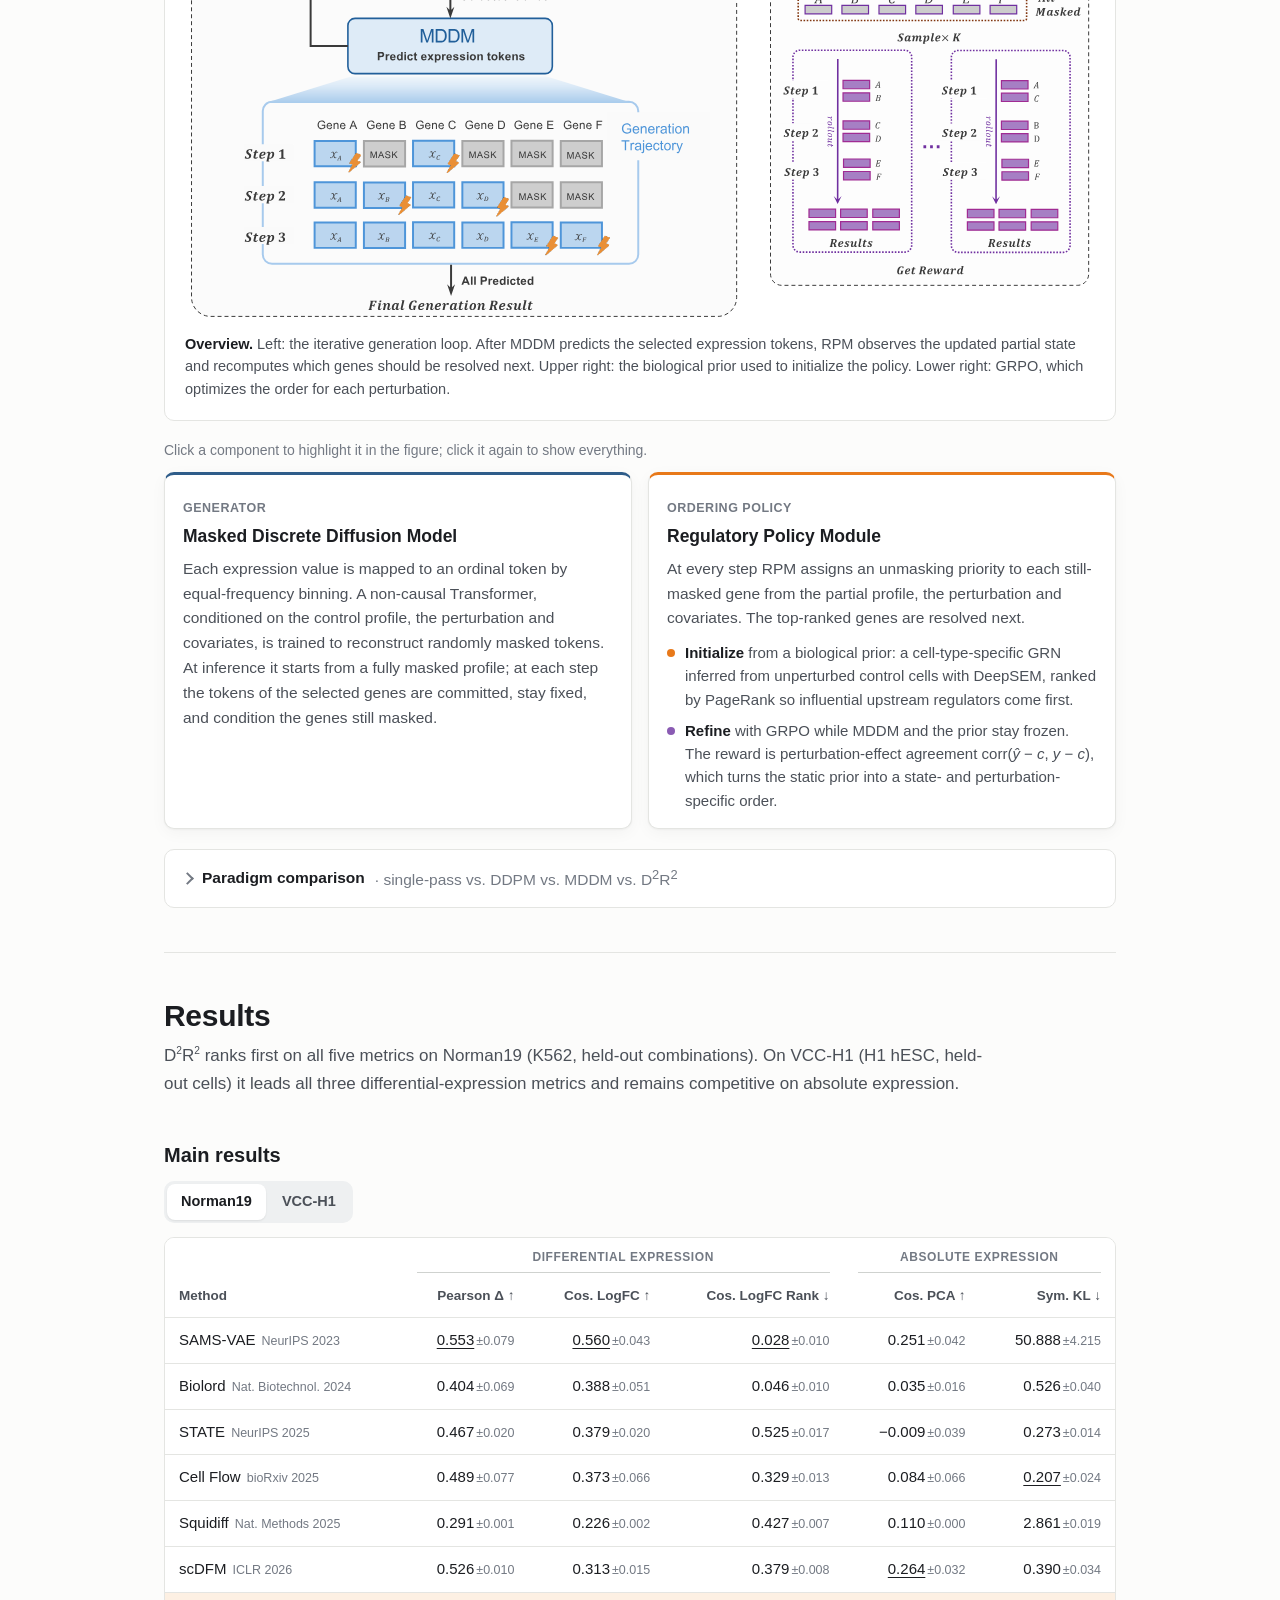
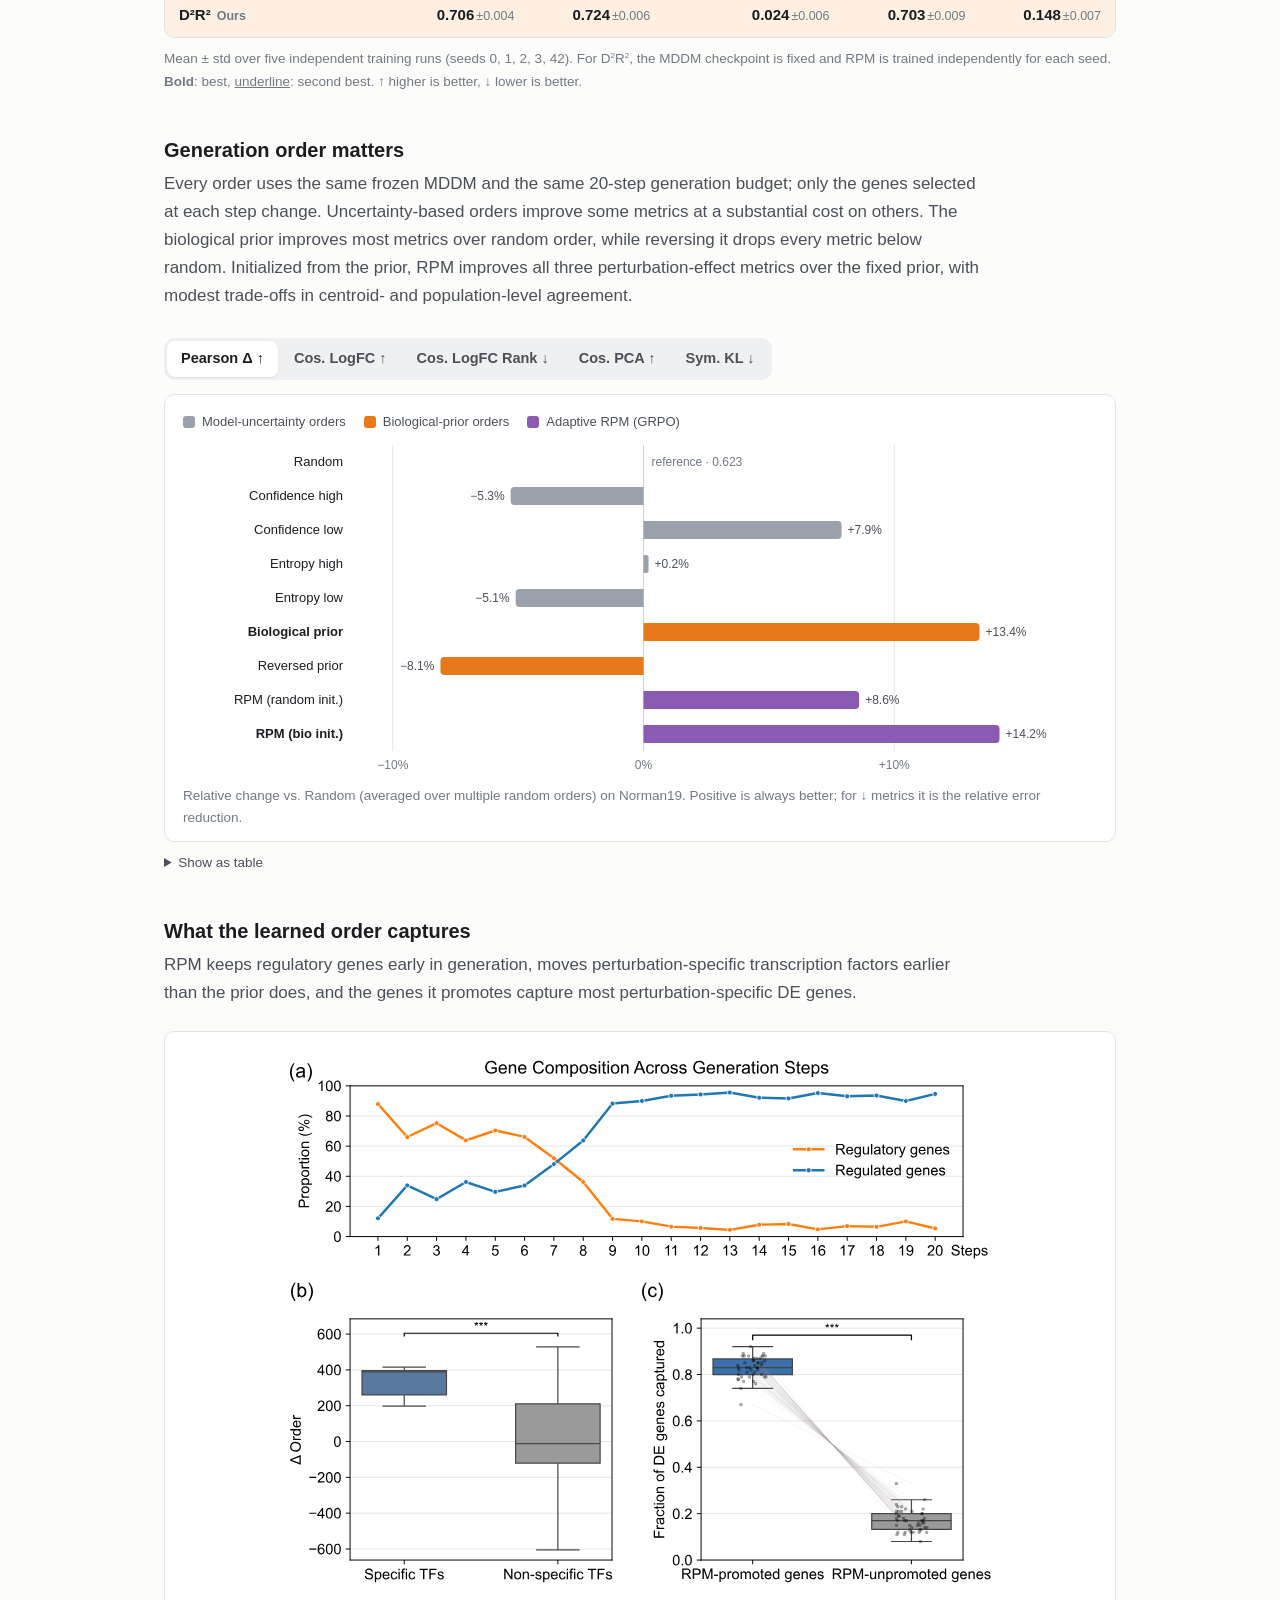
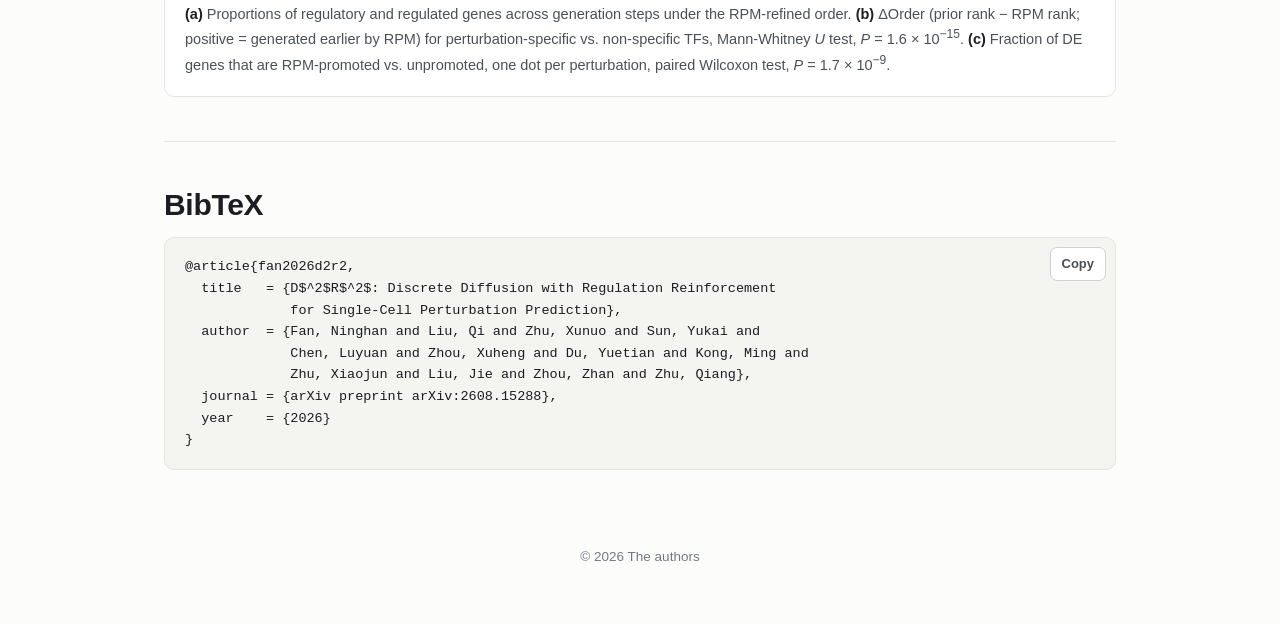
==== commit a52f1589: "Align D2R2 page wording with the paper Co-Authored-By: Claude Opus 5.5 <noreply@anthropic.com>" ====
--- a/D2R2/index.html
+++ b/D2R2/index.html
@@ -4,9 +4,9 @@
   <meta charset="utf-8">
   <meta name="viewport" content="width=device-width, initial-scale=1">
   <title>D2R2 · Regulation-guided perturbation prediction</title>
-  <meta name="description" content="D2R2: Discrete Diffusion with Regulation Reinforcement for Single-Cell Perturbation Prediction. Gene-wise progressive generation with a regulation-guided, RL-refined generation order.">
+  <meta name="description" content="D2R2: Discrete Diffusion with Regulation Reinforcement for Single-Cell Perturbation Prediction. Perturbation prediction as regulation-guided gene-wise progressive generation.">
   <meta property="og:title" content="D²R²: Discrete Diffusion with Regulation Reinforcement for Single-Cell Perturbation Prediction">
-  <meta property="og:description" content="A masked discrete diffusion model generates expression gene by gene, while a regulatory policy decides which genes to reveal next.">
+  <meta property="og:description" content="A masked discrete diffusion model reconstructs a fully masked expression profile step by step, while a regulatory policy decides which genes to resolve at each step.">
   <meta property="og:type" content="website">
   <meta property="og:image" content="https://impacreat.github.io/D2R2/assets/img/framework.webp">
   <link rel="icon" href="data:image/svg+xml,%3Csvg xmlns='http://www.w3.org/2000/svg' viewBox='0 0 32 32'%3E%3Crect width='32' height='32' rx='7' fill='%231b1d21'/%3E%3Crect x='6' y='18' width='5' height='8' rx='1.5' fill='%236496cb'/%3E%3Crect x='13.5' y='12' width='5' height='14' rx='1.5' fill='%23e8791a'/%3E%3Crect x='21' y='7' width='5' height='19' rx='1.5' fill='%238a5bb3'/%3E%3C/svg%3E">
@@ -58,8 +58,8 @@
   </nav>
 
   <p class="tldr">
-    <strong>Perturbation prediction, one gene at a time.</strong>
-    A masked discrete diffusion model generates expression gene by gene, while a regulatory policy, initialized from a gene regulatory network and refined with reinforcement learning, decides which genes to reveal next.
+    <strong>Perturbation prediction as regulation-guided, gene-wise progressive generation.</strong>
+    A masked discrete diffusion model reconstructs a fully masked expression profile step by step, so already-generated genes condition those still masked. A regulatory policy, initialized from a gene regulatory network inferred from control cells and refined with GRPO, decides which genes to resolve at each step.
   </p>
 </header>
 
@@ -89,7 +89,7 @@
       </div>
     </div>
 
-    <div class="demo-grid" id="demo-grid" role="img" aria-label="Animation of gene-wise generation: at each step the regulatory policy scores masked genes, selects the top ones, and the diffusion model fills their expression tokens."></div>
+    <div class="demo-grid" id="demo-grid" role="img" aria-label="Animation of gene-wise progressive generation: at each step the regulatory policy scores the masked genes, the top-ranked ones are selected, and their predicted expression tokens are committed."></div>
 
     <div class="demo-progress" aria-hidden="true"><div id="demo-progress"></div></div>
     <p class="demo-caption" id="demo-caption" aria-live="polite"></p>
@@ -98,10 +98,10 @@
       <span class="item"><span class="sw mask"></span>Masked gene</span>
       <span class="item"><span class="ramp"><span class="sw" style="background:var(--bin-0)"></span><span class="sw" style="background:var(--bin-1)"></span><span class="sw" style="background:var(--bin-2)"></span><span class="sw" style="background:var(--bin-3)"></span><span class="sw" style="background:var(--bin-4)"></span></span>Expression token (low → high bin)</span>
       <span class="item"><span class="sw bar"></span>Selected by RPM this step</span>
-      <span class="item"><span class="sw dot"></span>Regulatory gene (from the GRN prior)</span>
-    </div>
-  </div>
-  <p class="demo-note" id="demo-note">Schematic illustration with 16 genes, 6 steps and 5 bins. The model resolves 1,000 genes over 20 steps (50 per step) with 50 expression bins.</p>
+      <span class="item"><span class="sw dot"></span>Regulatory gene (has an outgoing edge in the GRN)</span>
+    </div>
+  </div>
+  <p class="demo-note" id="demo-note">Schematic illustration with 16 genes, 6 steps and 5 bins. In the paper, D<sup>2</sup>R<sup>2</sup> generates 1,000 genes in 20 steps of 50 genes each, with 50 expression bins.</p>
 </section>
 
 <div class="wrap"><hr class="section-rule"></div>
@@ -110,15 +110,15 @@
 <section id="framework" class="wrap">
   <h2>Framework</h2>
   <p class="lead">
-    Existing perturbation models predict the whole expression profile at once, or denoise all genes together, so the order in which gene responses are generated is never modeled.
-    <span class="d2r2">D<sup>2</sup>R<sup>2</sup></span> makes that order explicit: already-generated genes become context for the ones still masked, and a learned policy decides what to generate next.
+    Existing approaches mostly generate at the level of the whole expression profile: single-pass models output it at once, and diffusion models iteratively denoise the entire profile. In both cases the gene-wise generation order remains unmodeled.
+    <span class="d2r2">D<sup>2</sup>R<sup>2</sup></span> makes that order explicit: already-generated genes become context for the ones still masked, and a learned policy decides which genes to generate next.
   </p>
 
   <figure class="figure">
     <div class="fw-svg" id="fw-svg" data-src="assets/img/framework.svg">
       <img src="assets/img/framework.svg" width="391" height="234" alt="D2R2 framework: the regulatory policy selects genes, MDDM predicts their expression tokens, and the loop repeats until all genes are predicted. The policy is initialized from a biological prior and optimized with GRPO.">
     </div>
-    <figcaption><b>Overview.</b> Left: the generation loop. After MDDM fills the selected tokens, RPM observes the updated partial state and recomputes which genes to resolve next. Upper right: the biological prior used to initialize the policy. Lower right: GRPO refines the order for each perturbation.</figcaption>
+    <figcaption><b>Overview.</b> Left: the iterative generation loop. After MDDM predicts the selected expression tokens, RPM observes the updated partial state and recomputes which genes should be resolved next. Upper right: the biological prior used to initialize the policy. Lower right: GRPO, which optimizes the order for each perturbation.</figcaption>
   </figure>
 
   <p class="fw-hint">Click a component to highlight it in the figure; click it again to show everything.</p>
@@ -126,15 +126,15 @@
     <article class="pillar mddm" role="button" tabindex="0" aria-pressed="false" aria-controls="fw-svg" data-focus="gen">
       <span class="tag">Generator</span>
       <h4>Masked Discrete Diffusion Model</h4>
-      <p>Expression values are binned into ordinal tokens. A non-causal Transformer, conditioned on the control profile, the perturbation and covariates, starts from a fully masked profile and fills genes step by step. Filled tokens stay fixed and condition the rest.</p>
+      <p>Each expression value is mapped to an ordinal token by equal-frequency binning. A non-causal Transformer, conditioned on the control profile, the perturbation and covariates, is trained to reconstruct randomly masked tokens. At inference it starts from a fully masked profile; at each step the tokens of the selected genes are committed, stay fixed, and condition the genes still masked.</p>
     </article>
     <article class="pillar rpm" role="button" tabindex="0" aria-pressed="false" aria-controls="fw-svg" data-focus="rpm">
       <span class="tag">Ordering policy</span>
       <h4>Regulatory Policy Module</h4>
-      <p>At every step RPM scores the still-masked genes from the partial profile, the perturbation and covariates, and picks the ones MDDM resolves next.</p>
+      <p>At every step RPM assigns an unmasking priority to each still-masked gene from the partial profile, the perturbation and covariates. The top-ranked genes are resolved next.</p>
       <ul class="stages">
-        <li><span class="dot prior"></span><span><b>Initialize</b> from a biological prior: a GRN inferred from control cells with DeepSEM, ranked by PageRank so upstream regulators come first.</span></li>
-        <li><span class="dot grpo"></span><span><b>Refine</b> with GRPO while MDDM stays frozen. The reward is perturbation-effect agreement corr(<i>ŷ</i> − <i>c</i>, <i>y</i> − <i>c</i>), which turns the static prior into a state- and perturbation-specific order.</span></li>
+        <li><span class="dot prior"></span><span><b>Initialize</b> from a biological prior: a cell-type-specific GRN inferred from unperturbed control cells with DeepSEM, ranked by PageRank so influential upstream regulators come first.</span></li>
+        <li><span class="dot grpo"></span><span><b>Refine</b> with GRPO while MDDM and the prior stay frozen. The reward is perturbation-effect agreement corr(<i>ŷ</i> − <i>c</i>, <i>y</i> − <i>c</i>), which turns the static prior into a state- and perturbation-specific order.</span></li>
       </ul>
     </article>
   </div>
@@ -144,7 +144,7 @@
     <div class="more-body">
       <figure class="figure">
         <img src="assets/img/paradigm.svg" width="516" height="693" alt="Comparison of single-pass prediction, DDPM global denoising, MDDM random unmasking, and D2R2 regulation-guided unmasking." loading="lazy" class="narrow">
-        <figcaption><b>Paradigm comparison.</b> Single-pass prediction outputs the whole profile at once; DDPM denoises all genes together. MDDM generates gene by gene but in random order, and <span class="d2r2">D<sup>2</sup>R<sup>2</sup></span> guides the order with regulatory structure.</figcaption>
+        <figcaption><b>Paradigm comparison.</b> Traditional single-pass prediction, DDPM-based global denoising, and two forms of <span class="d2r2">D<sup>2</sup>R<sup>2</sup></span>: random unmasking (MDDM) and regulation-guided unmasking.</figcaption>
       </figure>
     </div>
   </details>
@@ -156,7 +156,7 @@
 <section id="results" class="wrap">
   <h2>Results</h2>
   <p class="lead">
-    On Norman19 (K562, held-out combinations) <span class="d2r2">D<sup>2</sup>R<sup>2</sup></span> is best on all five metrics. On VCC-H1 (H1 hESC, held-out cells) it leads all three differential-expression metrics and stays competitive on absolute expression.
+    <span class="d2r2">D<sup>2</sup>R<sup>2</sup></span> ranks first on all five metrics on Norman19 (K562, held-out combinations). On VCC-H1 (H1 hESC, held-out cells) it leads all three differential-expression metrics and remains competitive on absolute expression.
   </p>
 
   <h3>Main results</h3>
@@ -167,11 +167,11 @@
   <div class="table-scroll">
     <table class="results" id="main-table" role="tabpanel"></table>
   </div>
-  <p class="table-note">Mean ± std over five runs (seeds 0, 1, 2, 3, 42). <b>Bold</b>: best, <u>underline</u>: second best. ↑ higher is better, ↓ lower is better.</p>
+  <p class="table-note">Mean ± std over five independent training runs (seeds 0, 1, 2, 3, 42). For <span class="d2r2">D<sup>2</sup>R<sup>2</sup></span>, the MDDM checkpoint is fixed and RPM is trained independently for each seed. <b>Bold</b>: best, <u>underline</u>: second best. ↑ higher is better, ↓ lower is better.</p>
 
   <h3>Generation order matters</h3>
   <p class="lead">
-    Same frozen MDDM, same generation budget; only the order changes. Uncertainty heuristics trade one metric for another. The biological prior improves on random order, reversing it hurts every metric, and RPM adapts the prior to each perturbation.
+    Every order uses the same frozen MDDM and the same 20-step generation budget; only the genes selected at each step change. Uncertainty-based orders improve some metrics at a substantial cost on others. The biological prior improves most metrics over random order, while reversing it drops every metric below random. Initialized from the prior, RPM improves all three perturbation-effect metrics over the fixed prior, with modest trade-offs in centroid- and population-level agreement.
   </p>
   <div class="tabs" role="tablist" aria-label="Metric" id="metric-tabs"></div>
   <div class="chart-card">
@@ -182,7 +182,7 @@
     </div>
     <div id="ablation-chart"></div>
     <div class="tooltip" id="tooltip" role="presentation"></div>
-    <p class="chart-sub">Relative change vs. Random order on Norman19. Positive is always better; for ↓ metrics it is the relative error reduction.</p>
+    <p class="chart-sub">Relative change vs. Random (averaged over multiple random orders) on Norman19. Positive is always better; for ↓ metrics it is the relative error reduction.</p>
   </div>
   <details class="table-view">
     <summary>Show as table</summary>
@@ -193,11 +193,11 @@
 
   <h3>What the learned order captures</h3>
   <p class="lead">
-    RPM resolves regulatory genes first, moves perturbation-specific transcription factors earlier, and the genes it promotes capture most perturbation-specific DE genes.
+    RPM keeps regulatory genes early in generation, moves perturbation-specific transcription factors earlier than the prior does, and the genes it promotes capture most perturbation-specific DE genes.
   </p>
   <figure class="figure">
     <img class="narrow" src="assets/img/bio_analysis.svg" width="590" height="441" alt="Biological analysis: regulatory genes dominate early generation steps; perturbation-specific TFs have higher Delta Order; RPM-promoted genes capture most DE genes." loading="lazy">
-    <figcaption><b>(a)</b> Share of regulatory vs. regulated genes at each generation step under the RPM order. <b>(b)</b> ΔOrder (prior rank − RPM rank; positive = generated earlier) for perturbation-specific vs. non-specific TFs, Mann-Whitney <i>P</i> = 1.6 × 10<sup>−15</sup>. <b>(c)</b> Fraction of DE genes captured by RPM-promoted vs. unpromoted genes, one dot per perturbation, paired Wilcoxon <i>P</i> = 1.7 × 10<sup>−9</sup>.</figcaption>
+    <figcaption><b>(a)</b> Proportions of regulatory and regulated genes across generation steps under the RPM-refined order. <b>(b)</b> ΔOrder (prior rank − RPM rank; positive = generated earlier by RPM) for perturbation-specific vs. non-specific TFs, Mann-Whitney <i>U</i> test, <i>P</i> = 1.6 × 10<sup>−15</sup>. <b>(c)</b> Fraction of DE genes that are RPM-promoted vs. unpromoted, one dot per perturbation, paired Wilcoxon test, <i>P</i> = 1.7 × 10<sup>−9</sup>.</figcaption>
   </figure>
 </section>
 
@@ -221,7 +221,7 @@
 </section>
 
 <footer class="wrap">
-  © 2026 The authors · Zhejiang University
+  © 2026 The authors
 </footer>
 
 <script src="assets/js/demo.js" defer></script>
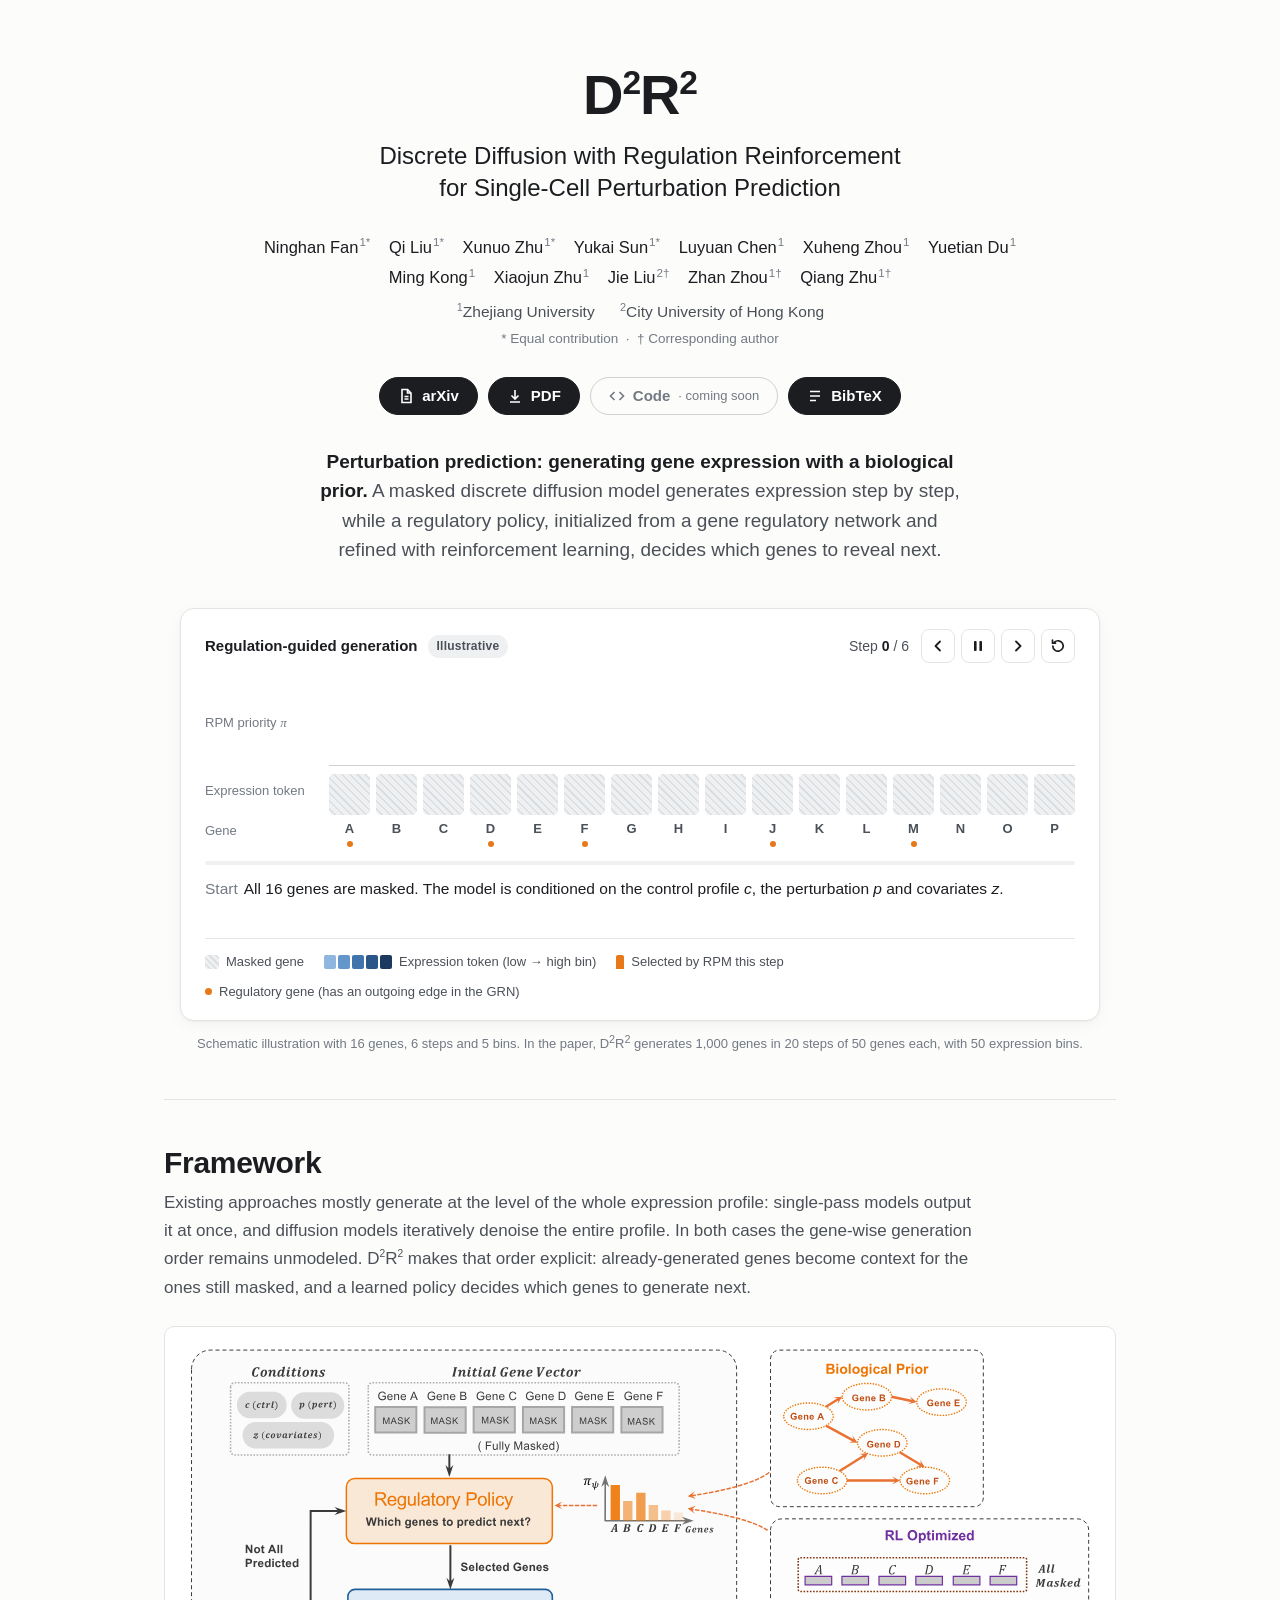
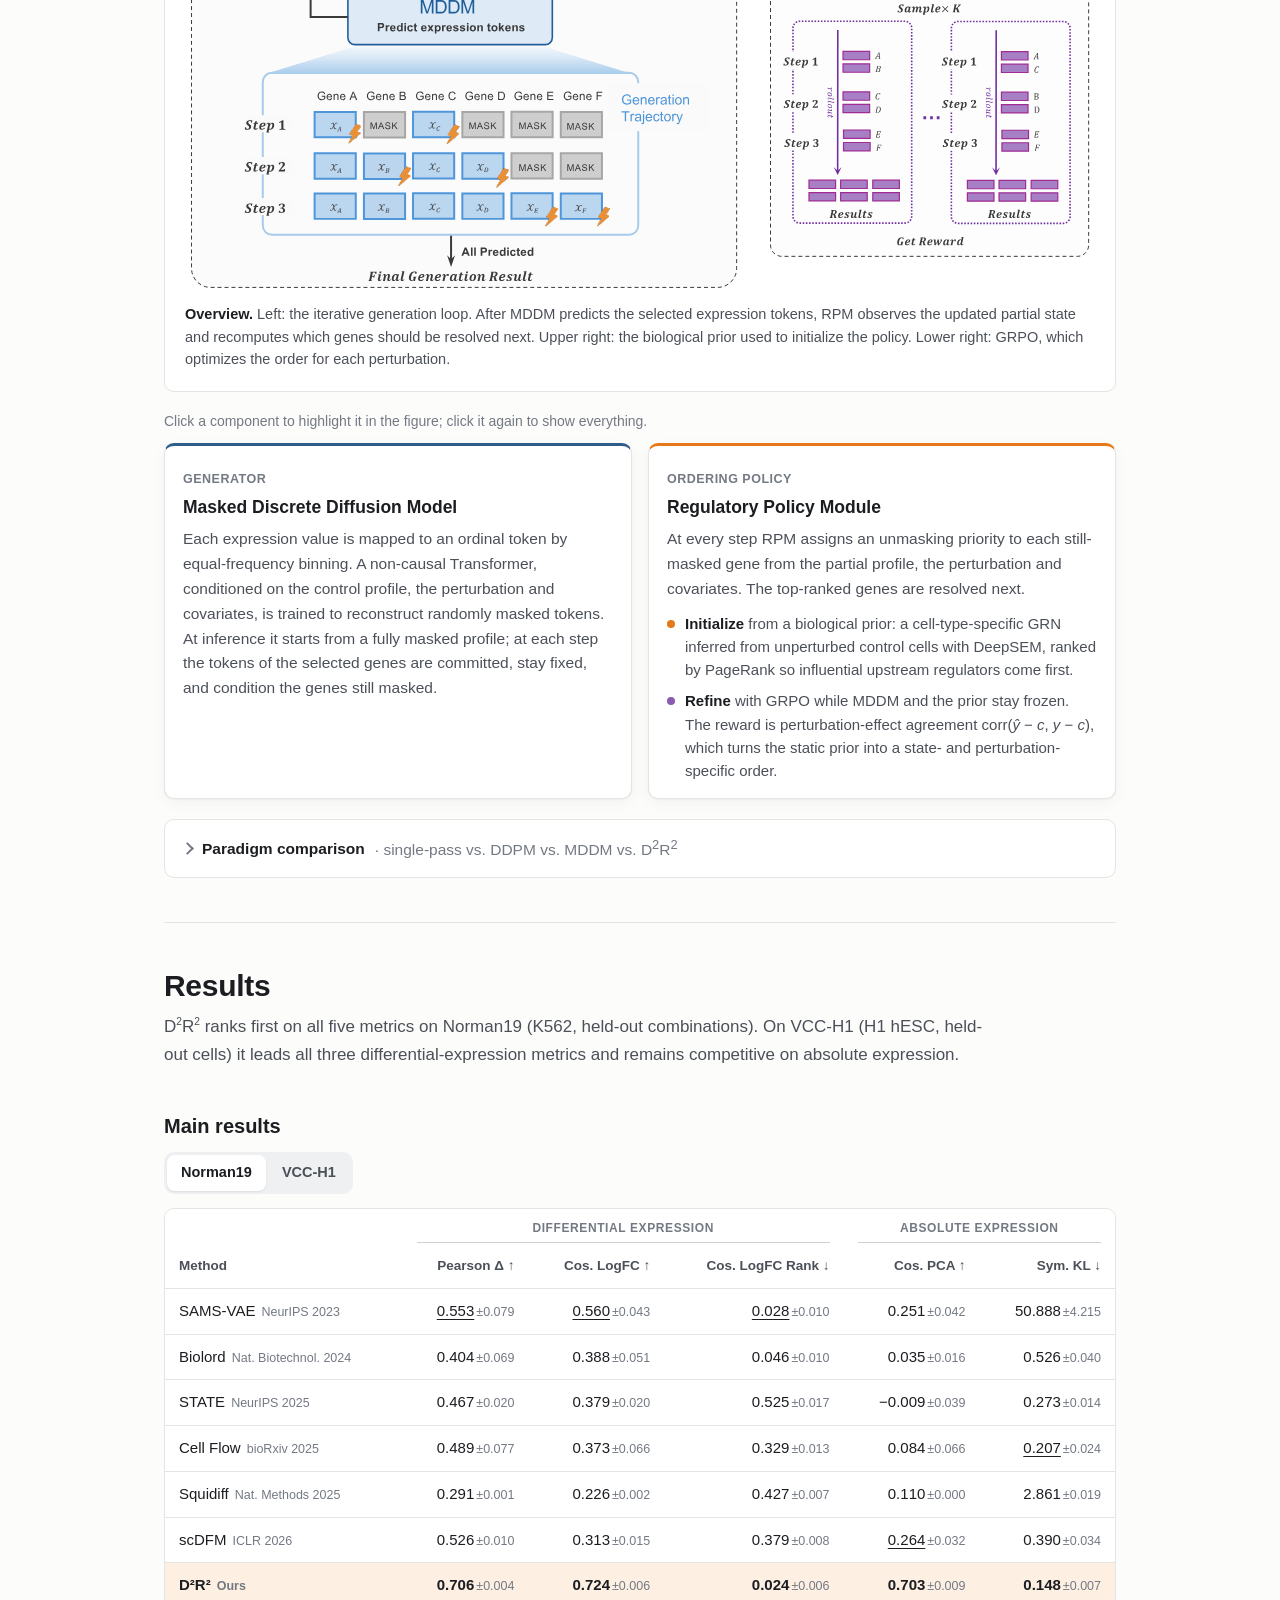
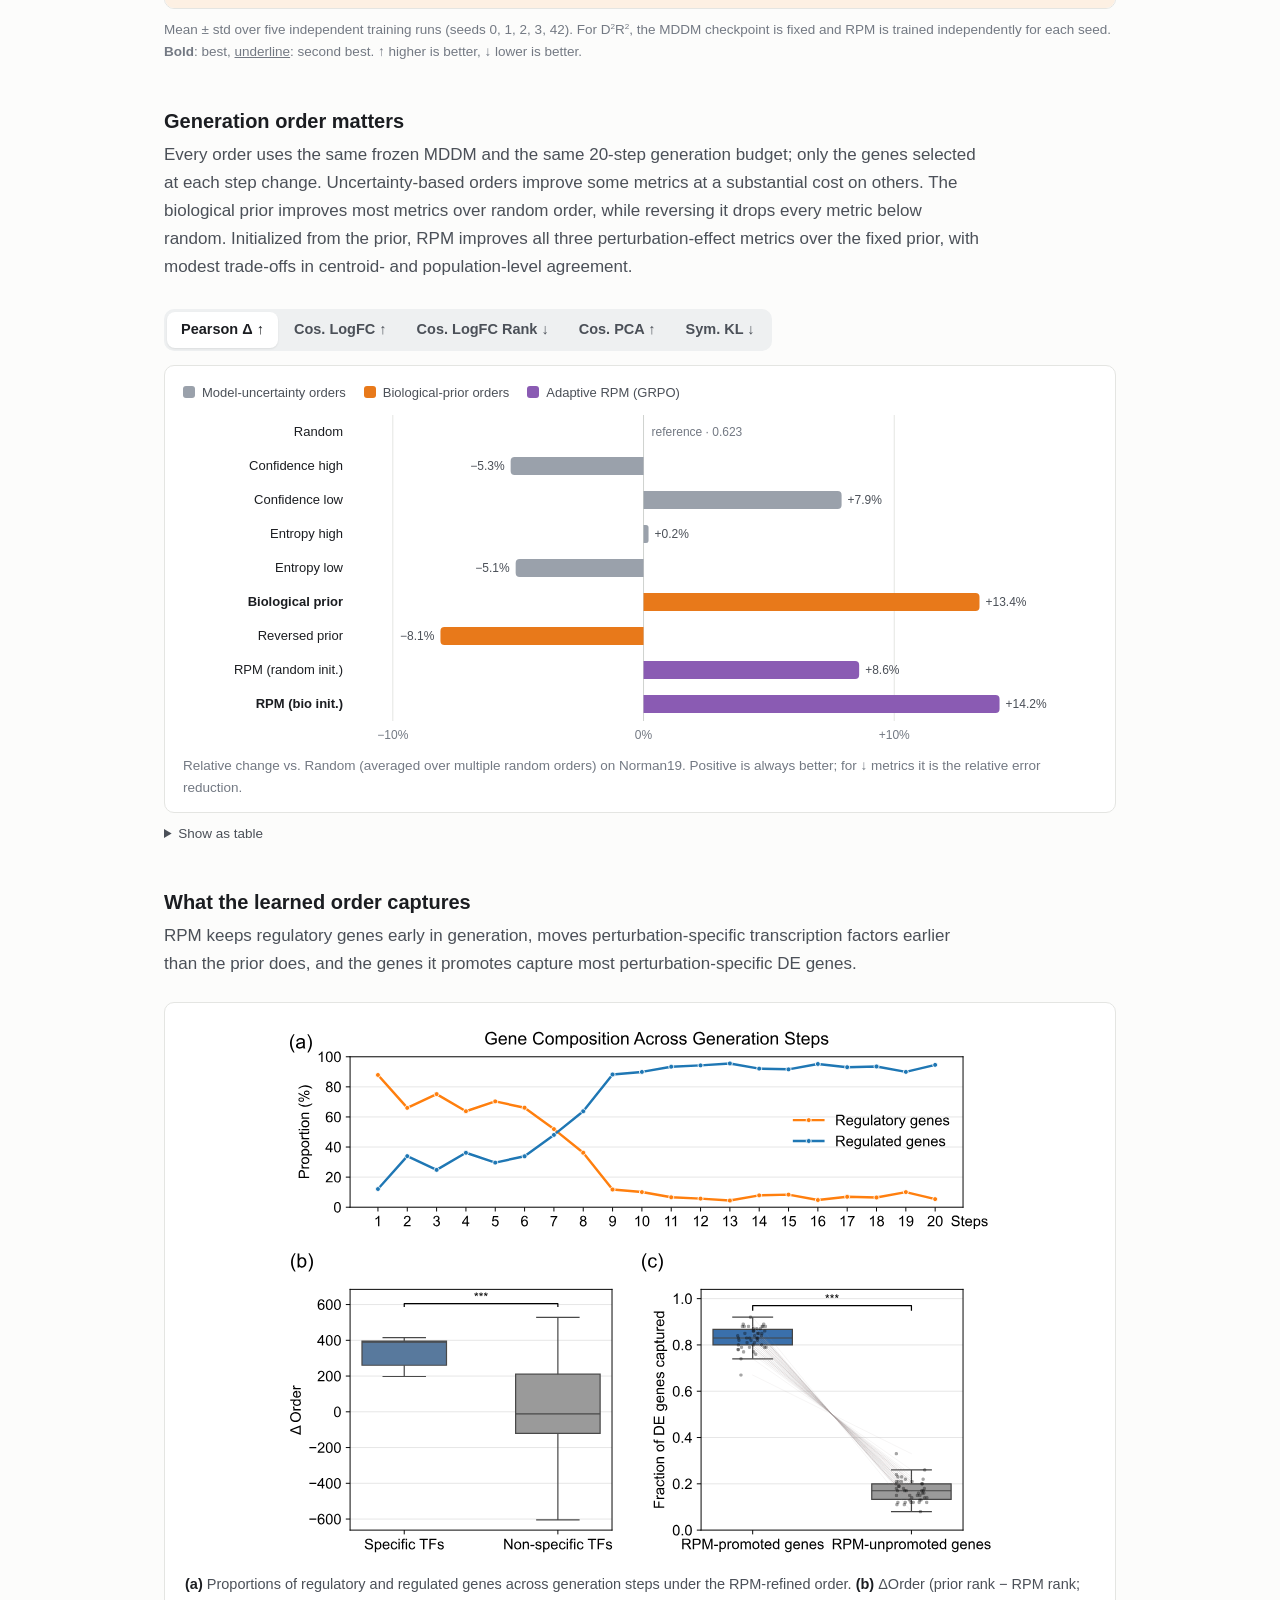
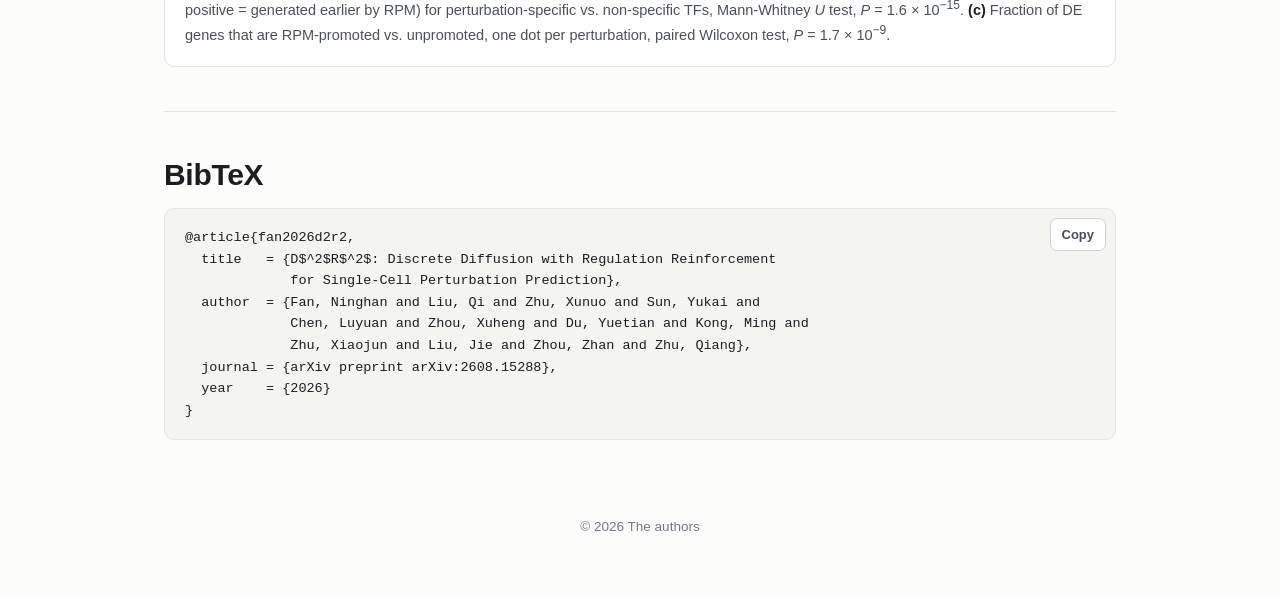
==== commit 96fdbdcb: "Lighten the D2R2 page headline and TL;DR Co-Authored-By: Claude Opus 5.5 <noreply@anthropic.com>" ====
--- a/D2R2/index.html
+++ b/D2R2/index.html
@@ -6,7 +6,7 @@
   <title>D2R2 · Regulation-guided perturbation prediction</title>
   <meta name="description" content="D2R2: Discrete Diffusion with Regulation Reinforcement for Single-Cell Perturbation Prediction. Perturbation prediction as regulation-guided gene-wise progressive generation.">
   <meta property="og:title" content="D²R²: Discrete Diffusion with Regulation Reinforcement for Single-Cell Perturbation Prediction">
-  <meta property="og:description" content="A masked discrete diffusion model reconstructs a fully masked expression profile step by step, while a regulatory policy decides which genes to resolve at each step.">
+  <meta property="og:description" content="A masked discrete diffusion model generates expression step by step, while a regulatory policy decides which genes to reveal next.">
   <meta property="og:type" content="website">
   <meta property="og:image" content="https://impacreat.github.io/D2R2/assets/img/framework.webp">
   <link rel="icon" href="data:image/svg+xml,%3Csvg xmlns='http://www.w3.org/2000/svg' viewBox='0 0 32 32'%3E%3Crect width='32' height='32' rx='7' fill='%231b1d21'/%3E%3Crect x='6' y='18' width='5' height='8' rx='1.5' fill='%236496cb'/%3E%3Crect x='13.5' y='12' width='5' height='14' rx='1.5' fill='%23e8791a'/%3E%3Crect x='21' y='7' width='5' height='19' rx='1.5' fill='%238a5bb3'/%3E%3C/svg%3E">
@@ -58,8 +58,8 @@
   </nav>
 
   <p class="tldr">
-    <strong>Perturbation prediction as regulation-guided, gene-wise progressive generation.</strong>
-    A masked discrete diffusion model reconstructs a fully masked expression profile step by step, so already-generated genes condition those still masked. A regulatory policy, initialized from a gene regulatory network inferred from control cells and refined with GRPO, decides which genes to resolve at each step.
+    <strong>Perturbation prediction: generating gene expression with a biological prior.</strong>
+    A masked discrete diffusion model generates expression step by step, while a regulatory policy, initialized from a gene regulatory network and refined with reinforcement learning, decides which genes to reveal next.
   </p>
 </header>
 
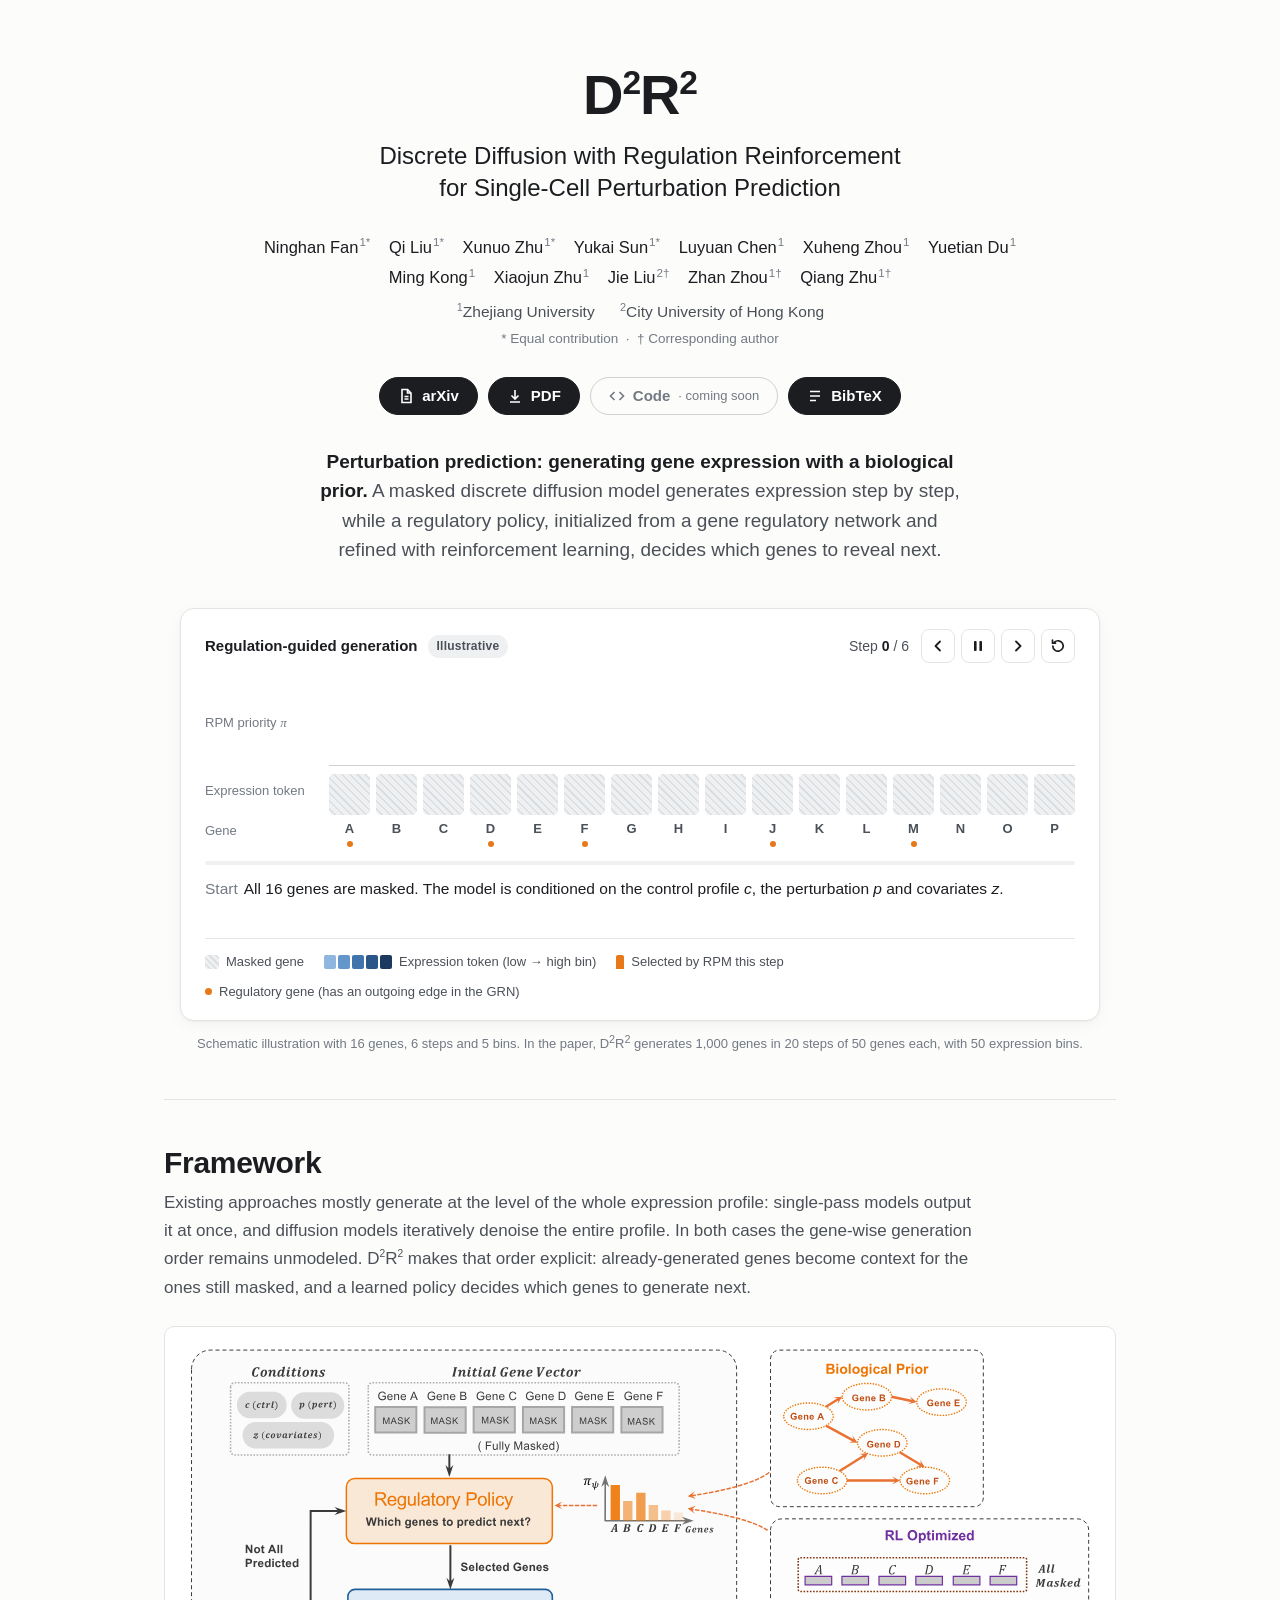
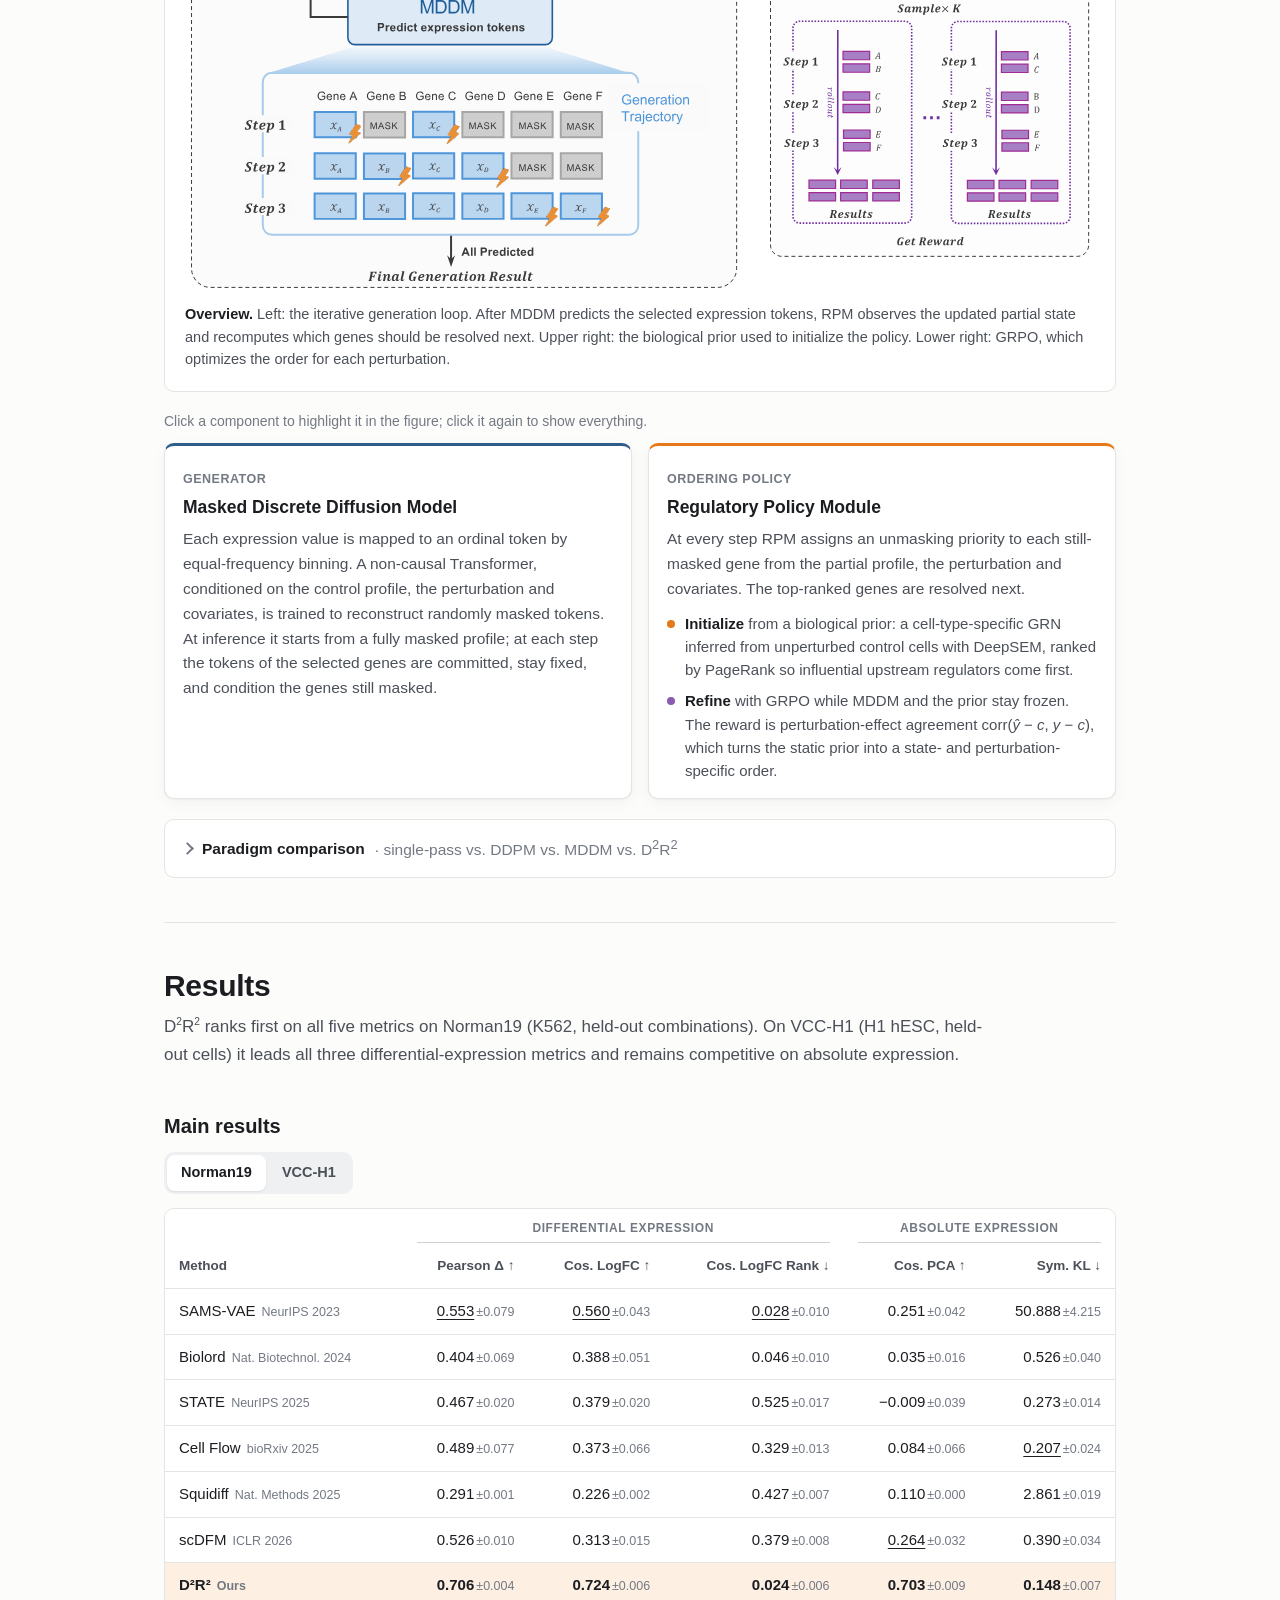
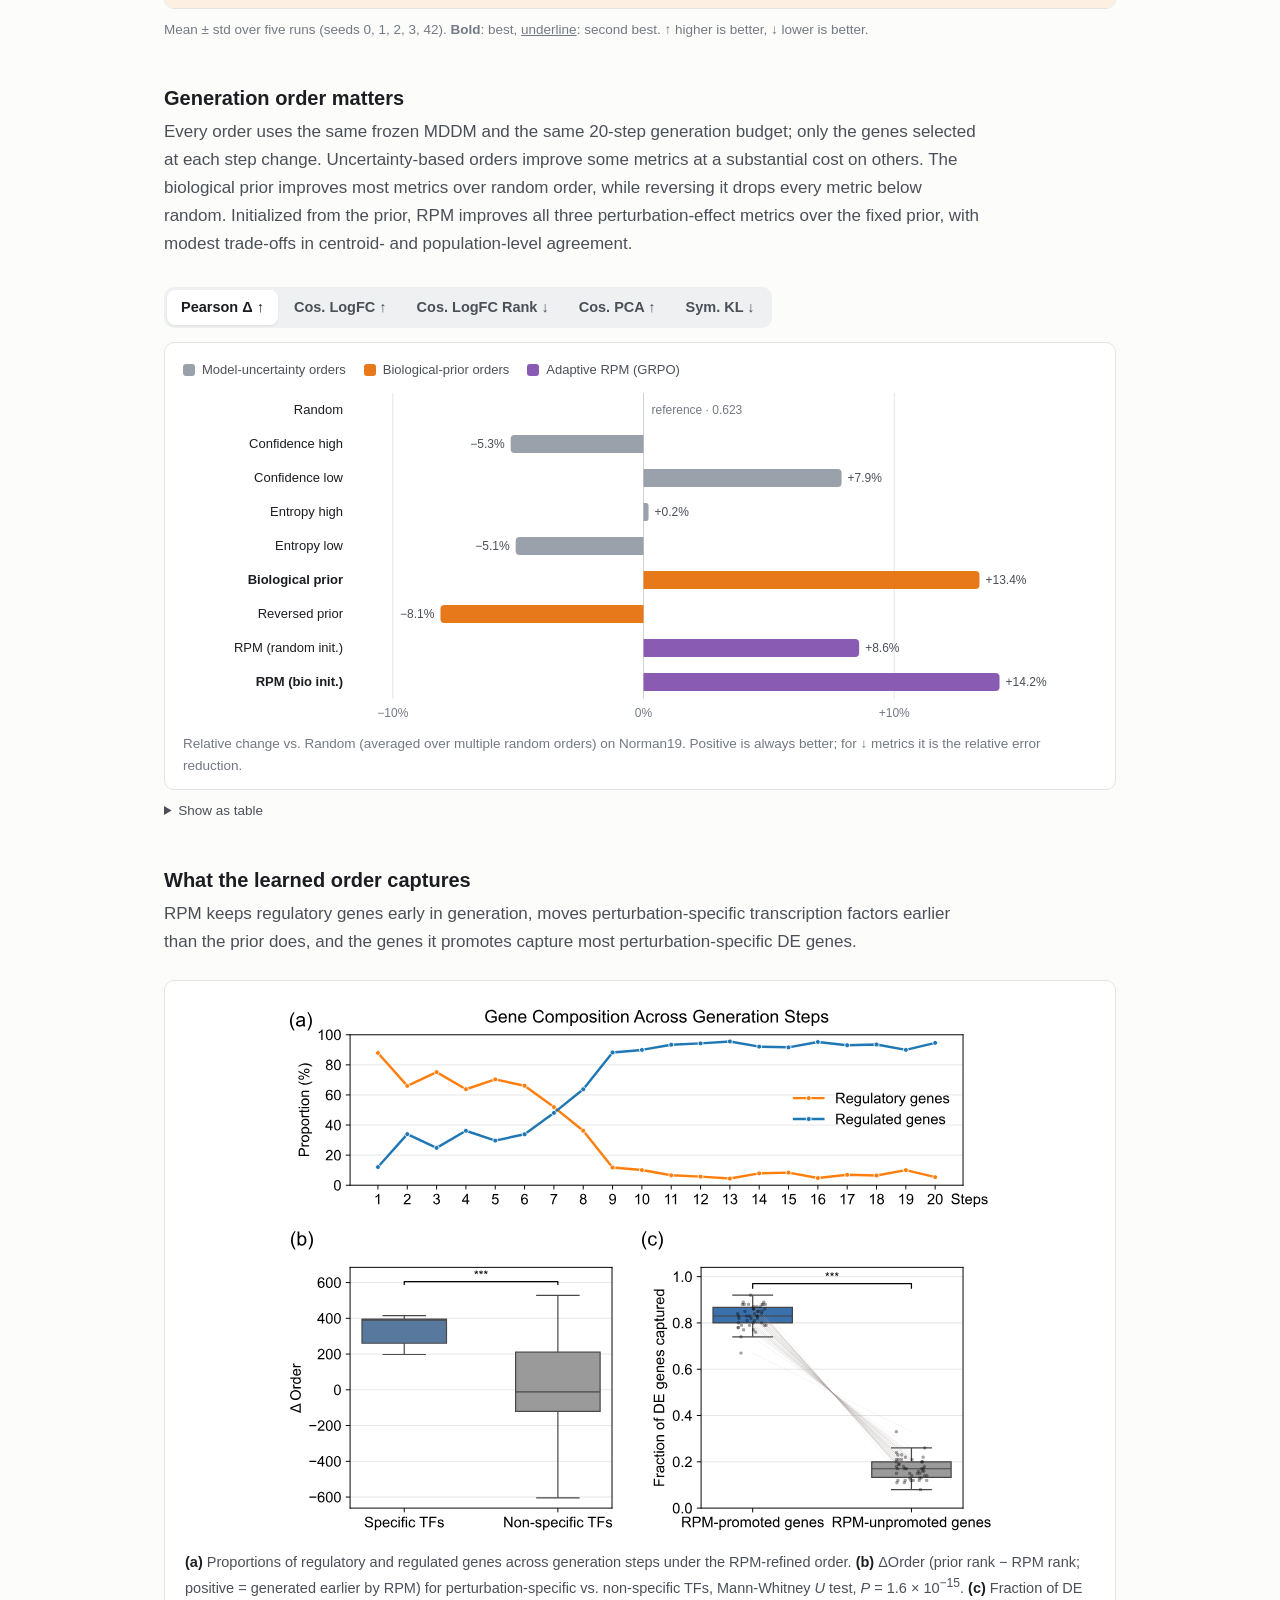
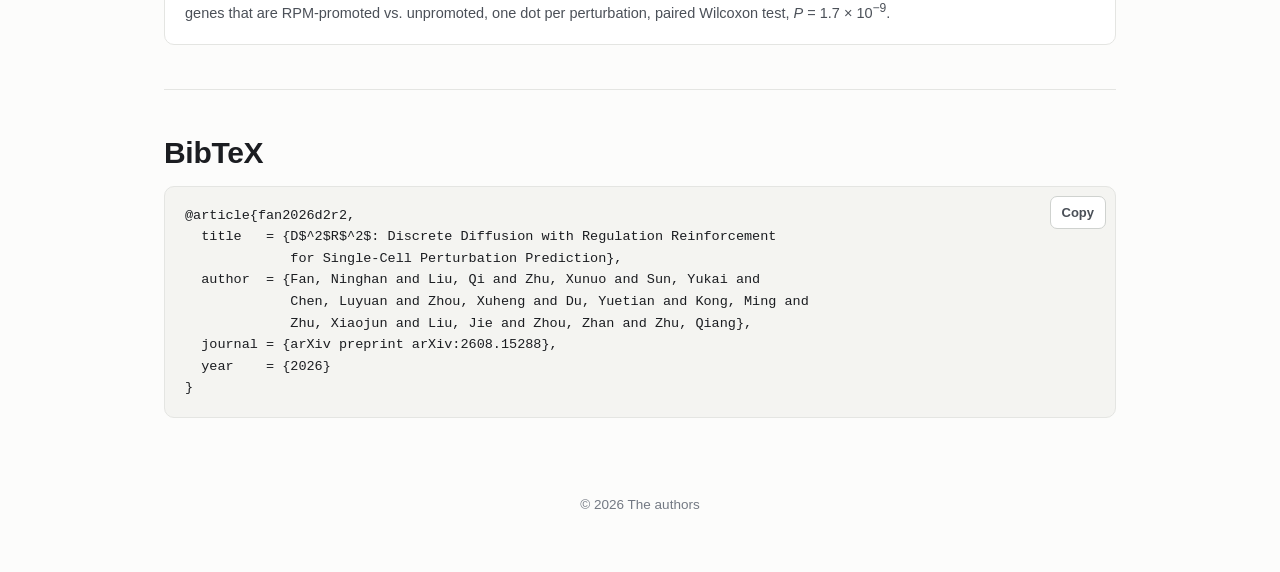
==== commit f35f73bf: "Restore the original main-table note Co-Authored-By: Claude Opus 5.5 <noreply@anthropic.com>" ====
--- a/D2R2/index.html
+++ b/D2R2/index.html
@@ -167,7 +167,7 @@
   <div class="table-scroll">
     <table class="results" id="main-table" role="tabpanel"></table>
   </div>
-  <p class="table-note">Mean ± std over five independent training runs (seeds 0, 1, 2, 3, 42). For <span class="d2r2">D<sup>2</sup>R<sup>2</sup></span>, the MDDM checkpoint is fixed and RPM is trained independently for each seed. <b>Bold</b>: best, <u>underline</u>: second best. ↑ higher is better, ↓ lower is better.</p>
+  <p class="table-note">Mean ± std over five runs (seeds 0, 1, 2, 3, 42). <b>Bold</b>: best, <u>underline</u>: second best. ↑ higher is better, ↓ lower is better.</p>
 
   <h3>Generation order matters</h3>
   <p class="lead">
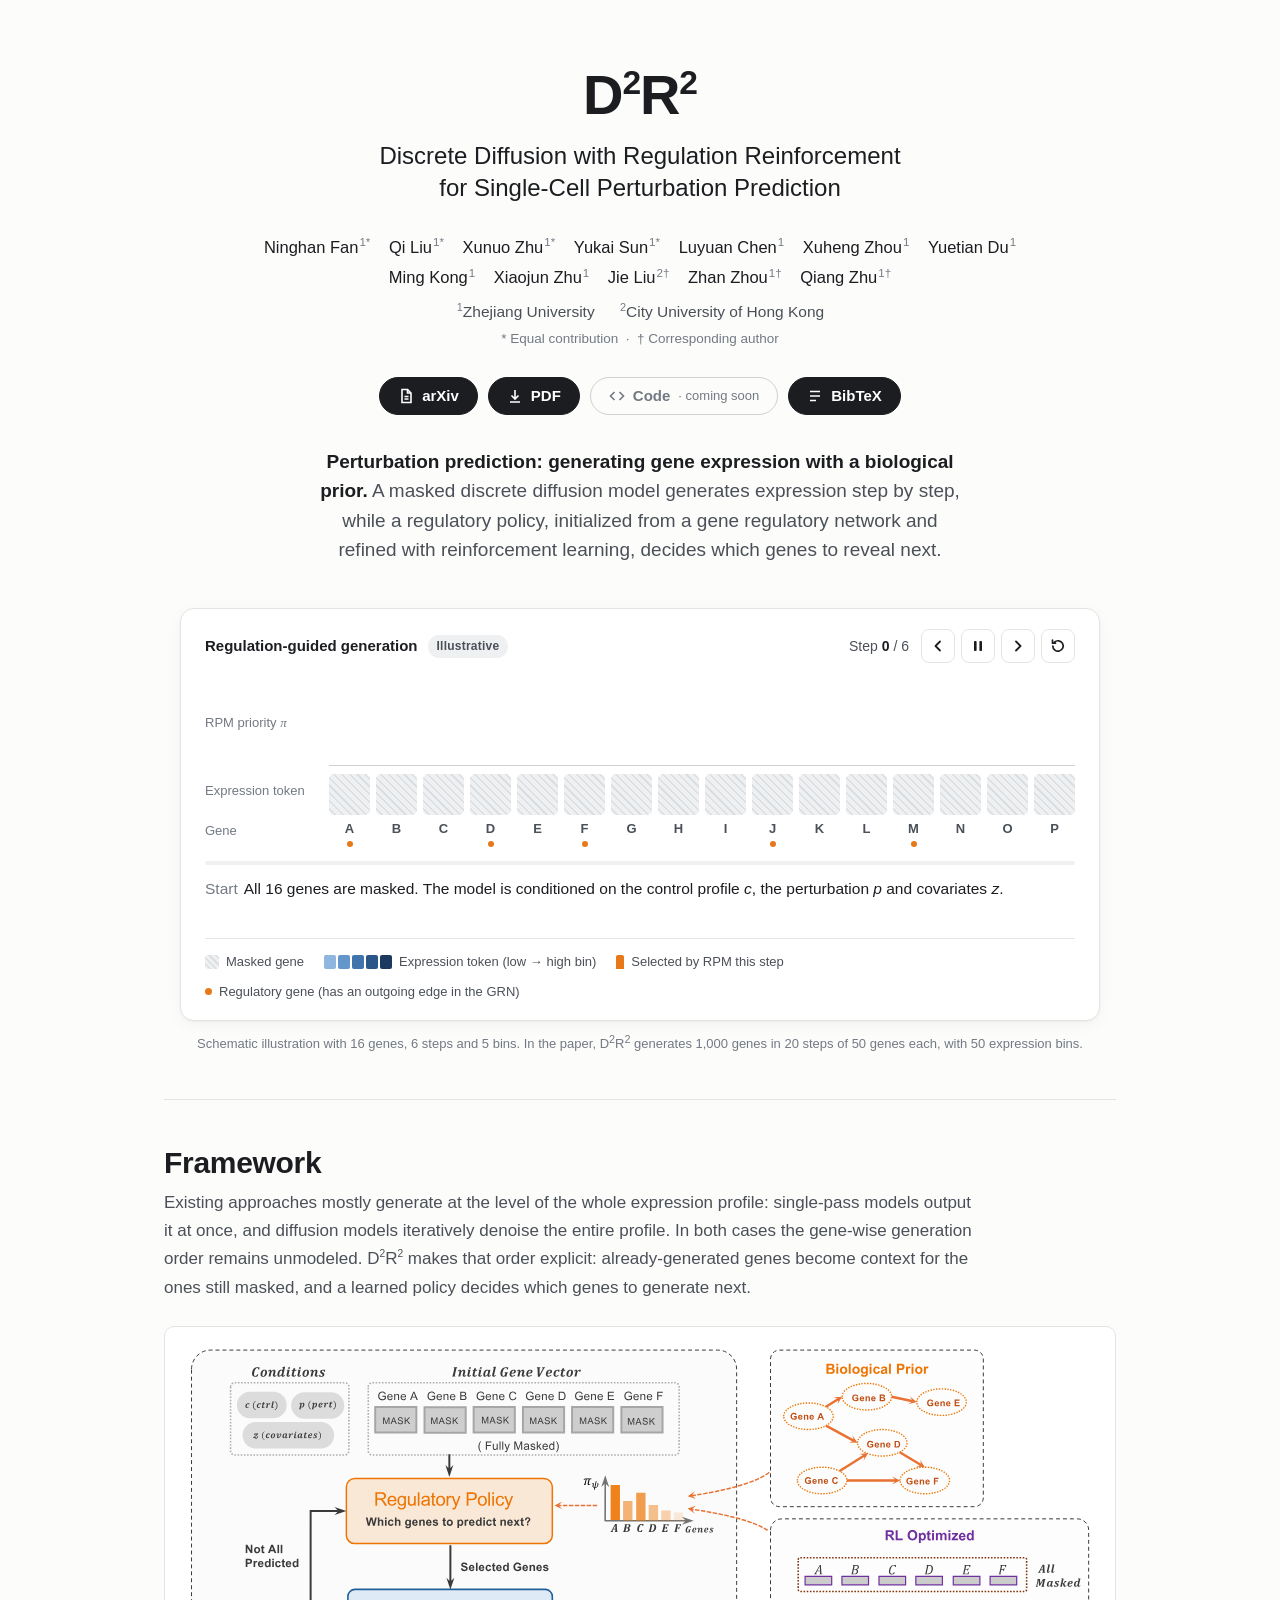
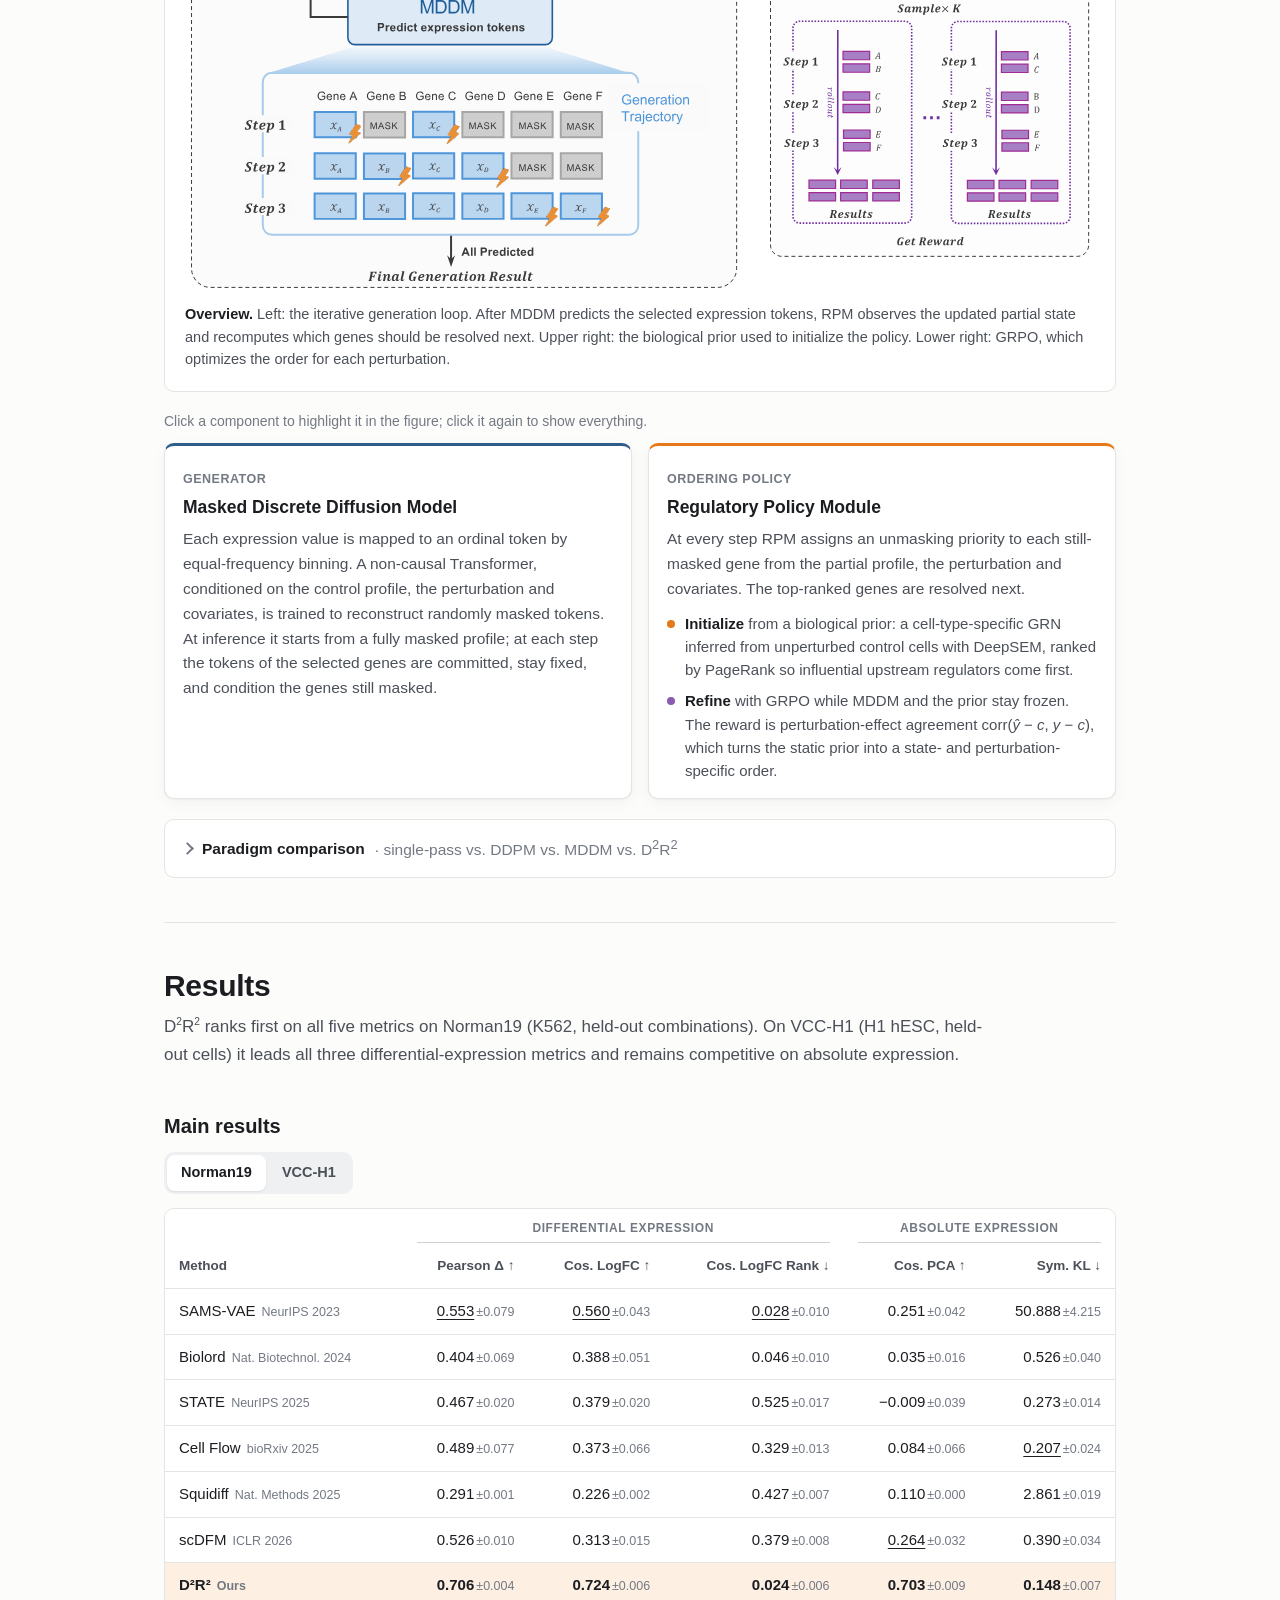
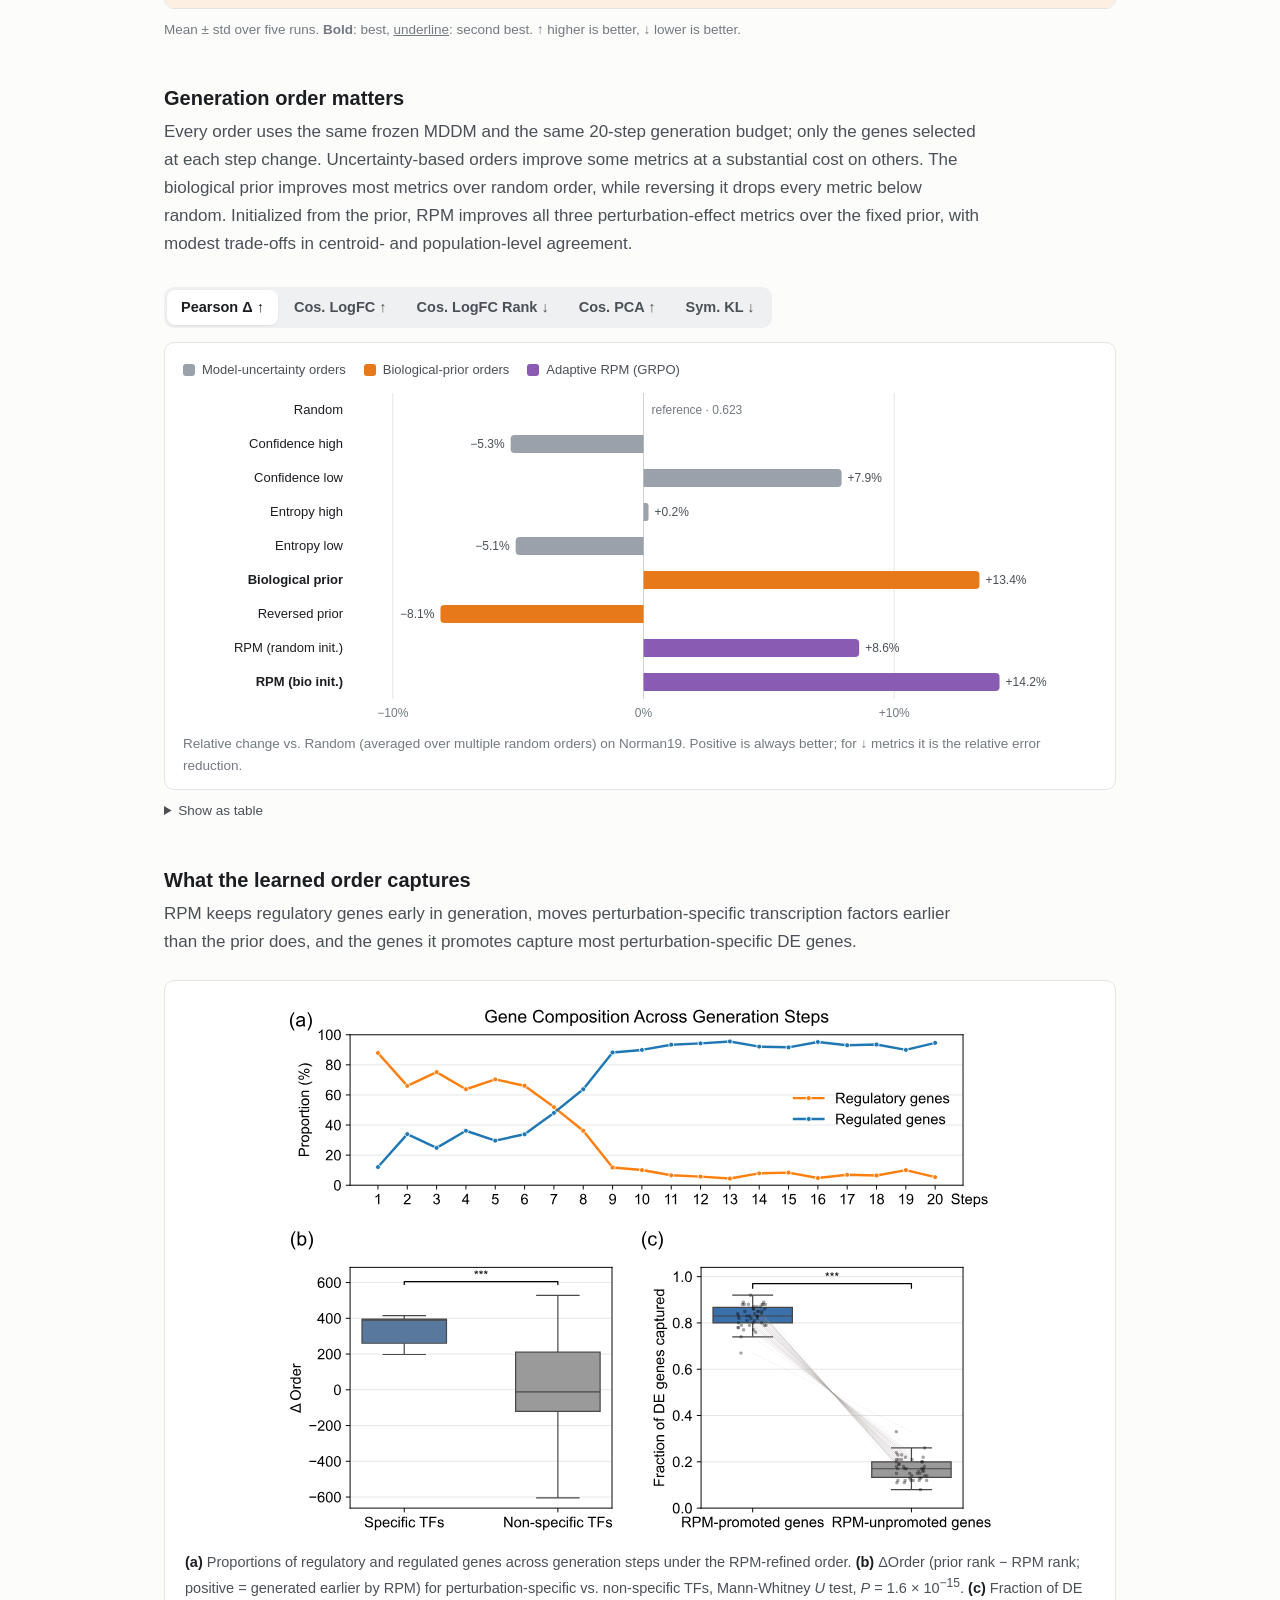
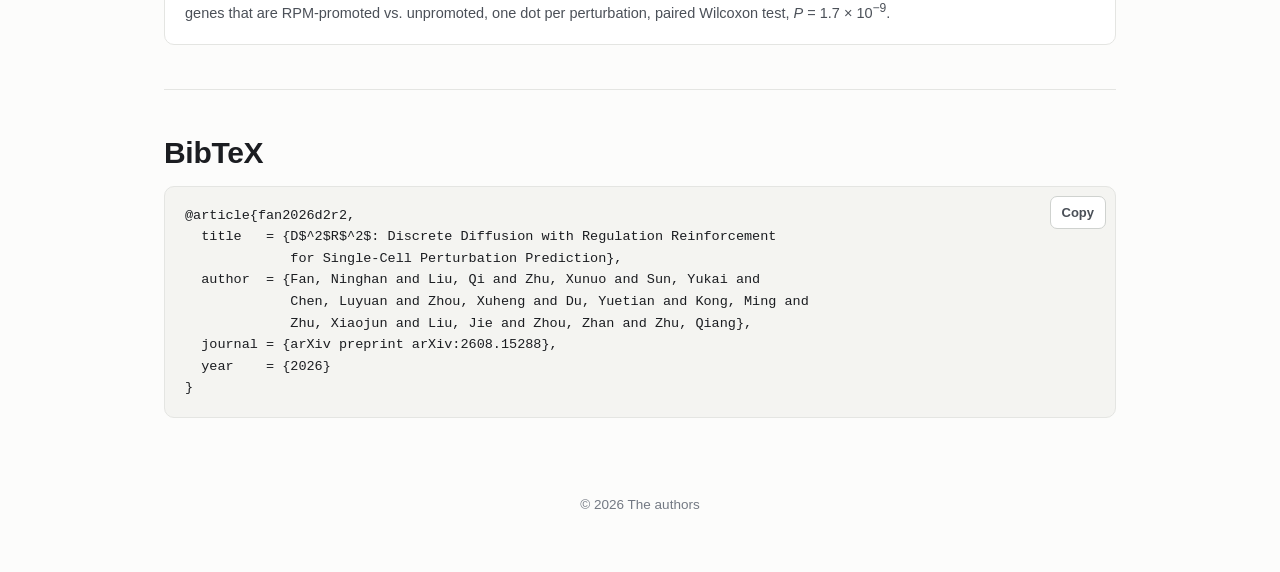
==== commit d467f319: "Drop seed list from the main-table note Co-Authored-By: Claude Opus 5.5 <noreply@anthropic.com>" ====
--- a/D2R2/index.html
+++ b/D2R2/index.html
@@ -167,7 +167,7 @@
   <div class="table-scroll">
     <table class="results" id="main-table" role="tabpanel"></table>
   </div>
-  <p class="table-note">Mean ± std over five runs (seeds 0, 1, 2, 3, 42). <b>Bold</b>: best, <u>underline</u>: second best. ↑ higher is better, ↓ lower is better.</p>
+  <p class="table-note">Mean ± std over five runs. <b>Bold</b>: best, <u>underline</u>: second best. ↑ higher is better, ↓ lower is better.</p>
 
   <h3>Generation order matters</h3>
   <p class="lead">
